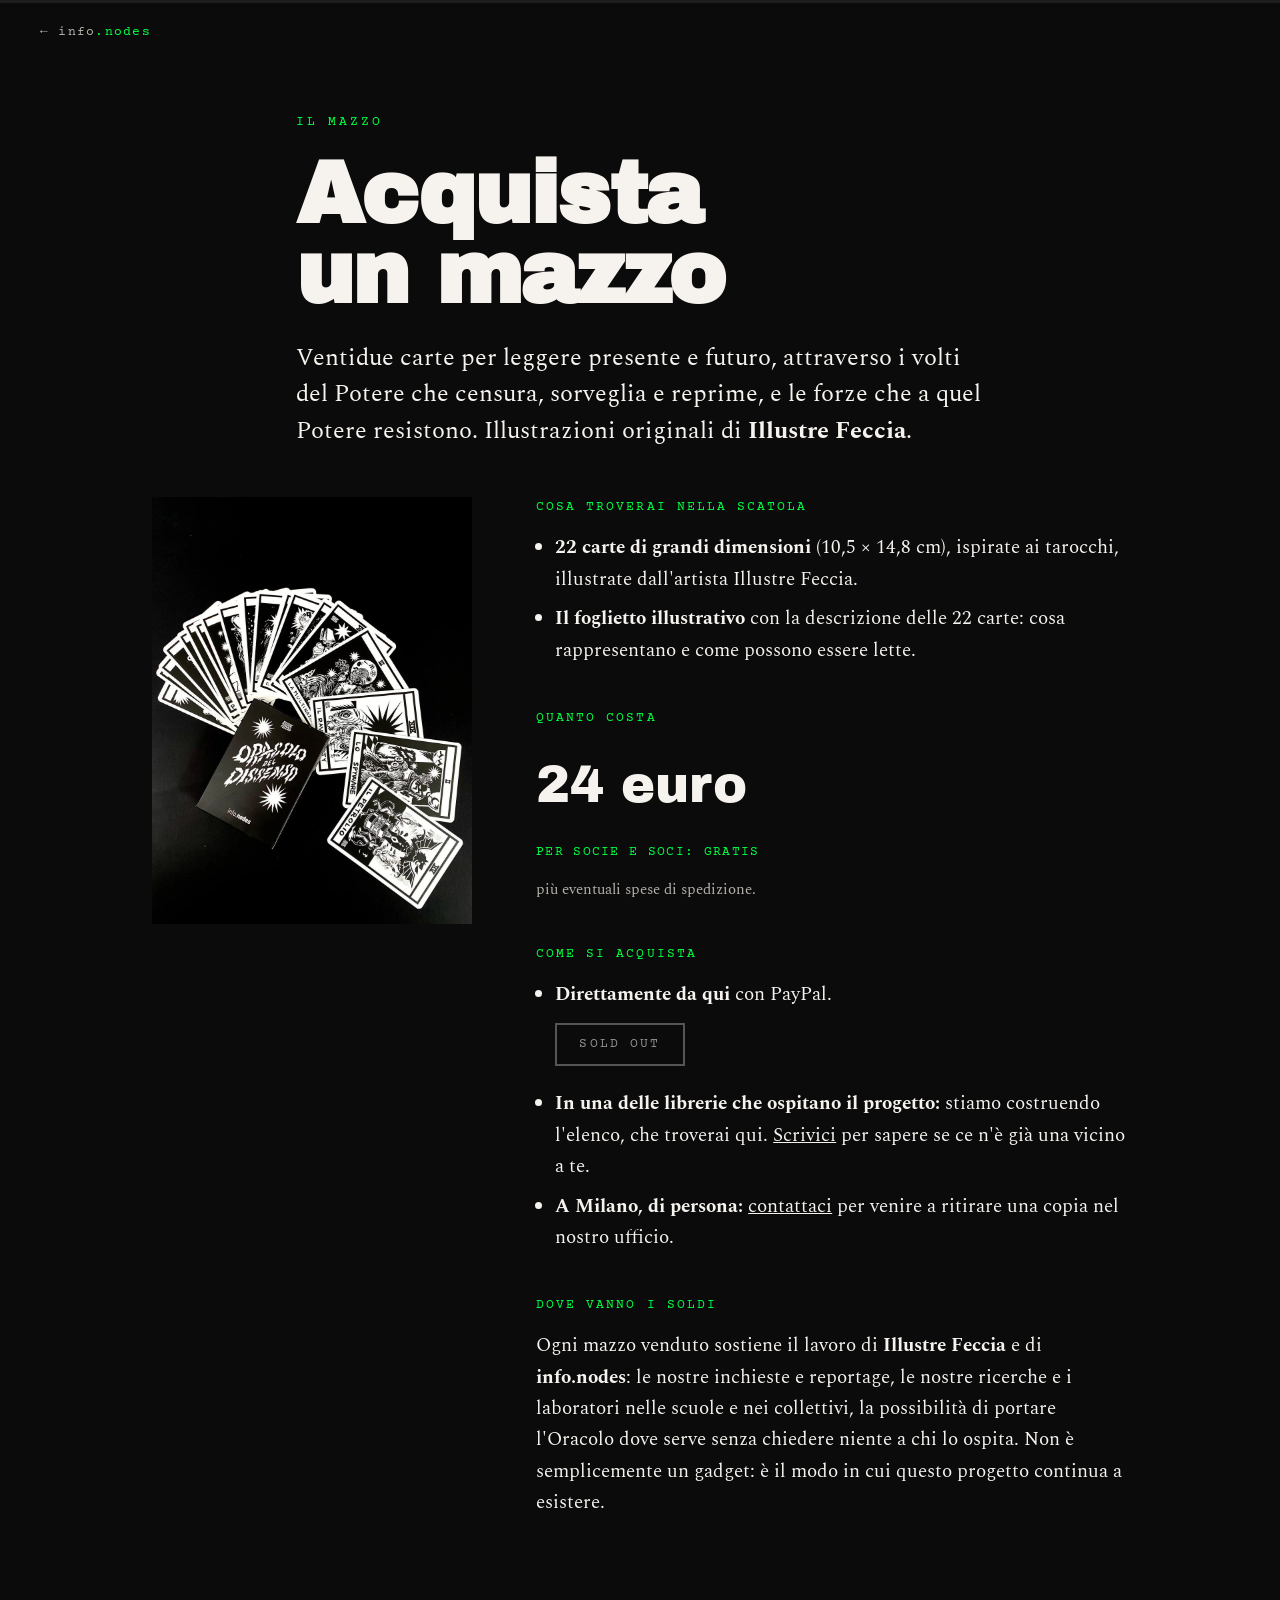
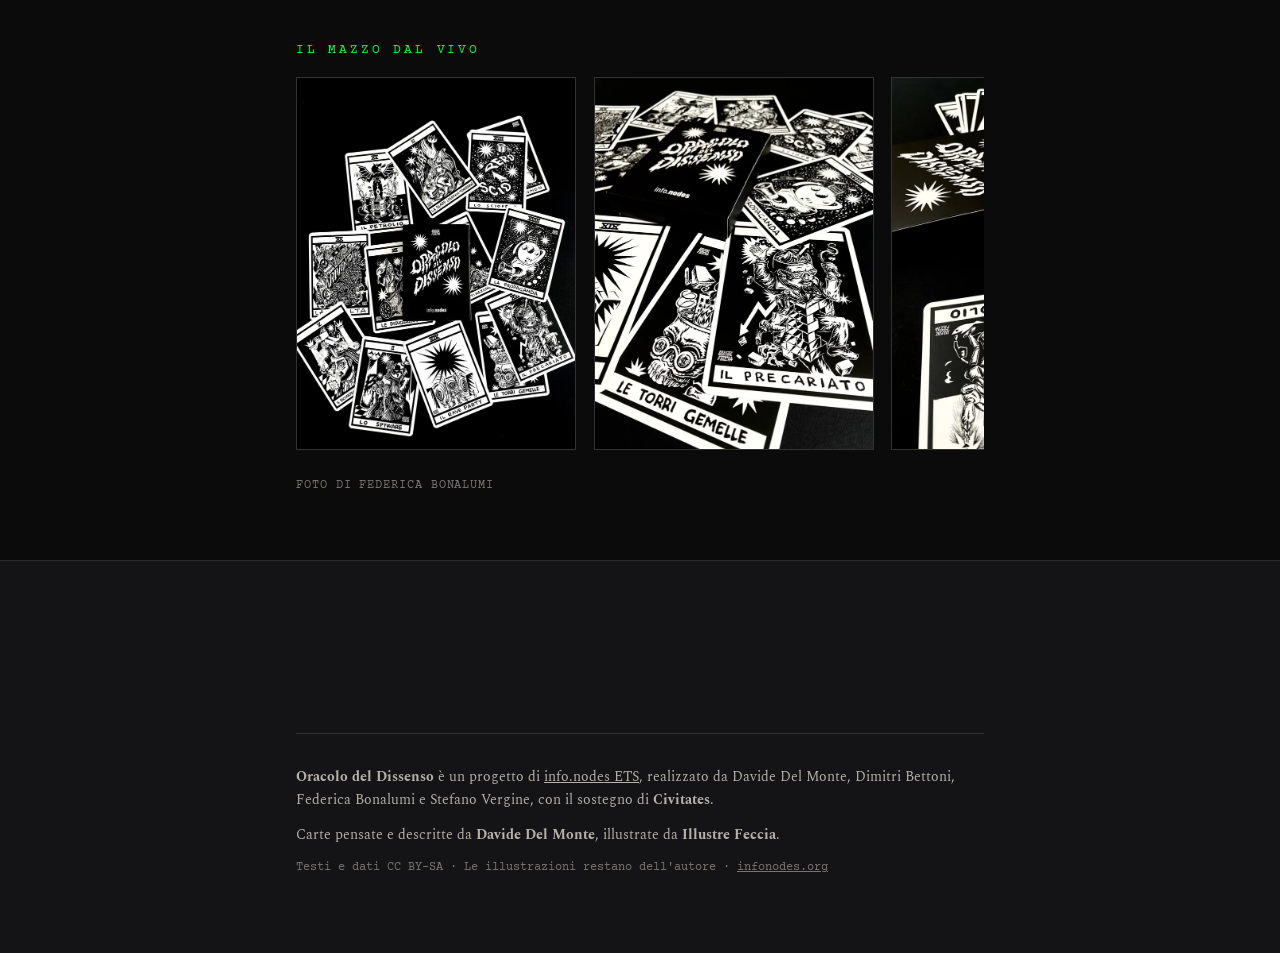
==== acquista.html @ 575c10c7 "Aggiorna il sito — 02/11/2026 11:31" ====
<!doctype html>
<html lang="it">
<head>
<meta charset="utf-8">
<meta name="viewport" content="width=device-width, initial-scale=1">
<meta name="robots" content="noindex, nofollow">
<title>Acquista un mazzo — Oracolo del Dissenso</title>
<meta name="description" content="Ventidue carte per leggere presente e futuro, illustrate da Illustre Feccia. 24 euro: ogni mazzo sostiene le inchieste, le ricerche e i laboratori di info.nodes.">
<meta property="og:title" content="Acquista un mazzo — Oracolo del Dissenso">
<meta property="og:description" content="Ventidue carte per leggere presente e futuro, illustrate da Illustre Feccia. Ogni mazzo sostiene le inchieste e i laboratori di info.nodes.">
<meta property="og:image" content="assets/foto/foto-principale.webp">
<meta property="og:type" content="website">
<link rel="preconnect" href="https://fonts.googleapis.com">
<link rel="preconnect" href="https://fonts.gstatic.com" crossorigin>
<link href="https://fonts.googleapis.com/css2?family=Archivo+Black&family=Spectral:ital,wght@0,400;0,600;1,400&family=Courier+Prime:ital,wght@0,400;0,700;1,400&display=swap" rel="stylesheet">
<link rel="stylesheet" href="css/style.css?v=202611021131">
</head>
<body>

<div class="avanzamento"><span id="barra"></span></div>

<!-- Dal 16/09/2026 in alto a sinistra non c'e' piu' il logo ma lo stesso
     pulsante testuale delle pagine di acquisto dello SHOP del nuovo sito
     info.nodes («← info.nodes», classe .area__back, stesso stile).
     ⏳ Dal 28/08/2026 la pagina vive da sola (incontri in presenza): quando
     quel periodo finisce, in fondo possono tornare «← Torna alle carte» e
     «Richiedi una lettura dal vivo» (mailto comunicazione@infonodes.org). -->
<a class="area__back" href="https://www.infonodes.org/">← info<span>.nodes</span></a>

<main id="contenuto" class="acquista">

  <header class="acquista__testata colonna">
    <p class="occhiello">Il mazzo</p>
    <h1 class="titolo-grosso">Acquista<br>un mazzo</h1>
    <p class="lead">Ventidue carte per leggere presente e futuro, attraverso i volti
      del Potere che censura, sorveglia e reprime, e le forze che a quel Potere
      resistono. Illustrazioni originali di <strong>Illustre Feccia</strong>.</p>
  </header>

  <div class="acquista__griglia colonna">

    <figure class="acquista__figura">
      <img src="assets/foto/foto-principale.webp" alt="La scatola e le 22 carte dell'Oracolo del Dissenso, aperte a ventaglio" width="960" height="1280">
    </figure>

    <div class="acquista__testo">

      <section class="acquista__blocco acquista__blocco--scatola">
        <h2>Cosa troverai nella scatola</h2>
        <ul class="acquista__elenco">
          <li><strong>22 carte di grandi dimensioni</strong> (10,5 × 14,8 cm), ispirate
            ai tarocchi, illustrate dall'artista Illustre Feccia.</li>
          <li><strong>Il foglietto illustrativo</strong> con la descrizione delle 22
            carte: cosa rappresentano e come possono essere lette.</li>
        </ul>
      </section>

      <section class="acquista__blocco acquista__blocco--prezzo">
        <h2>Quanto costa</h2>
        <p class="acquista__prezzo">24 euro</p>
        <p class="acquista__soci">Per socie e soci: gratis</p>
        <p class="acquista__nota">più eventuali spese di spedizione.</p>
      </section>

      <section class="acquista__blocco acquista__blocco--acquisto">
        <h2>Come si acquista</h2>
        <ul class="acquista__elenco">
          <li><strong>Direttamente da qui</strong> con PayPal.
            <div class="paypal">
              <p class="acquista__azioni">
                <button type="button" class="btn" id="attiva-paypal" disabled aria-disabled="true">Sold out</button>
              </p>
              <div id="paypal-container-UXS4L95MUAH6A" hidden></div>
            </div>
          </li>
          <li><strong>In una delle librerie che ospitano il progetto:</strong> stiamo
            costruendo l'elenco, che troverai qui.
            <a href="mailto:comunicazione@infonodes.org?subject=C%27%C3%A8%20una%20libreria%20vicino%20a%20me%3F">Scrivici</a>
            per sapere se ce n'è già una vicino a te.</li>
          <li><strong>A Milano, di persona:</strong>
            <a href="mailto:comunicazione@infonodes.org?subject=Acquisto%20e%20ritiro%20Oracolo%20del%20Dissenso">contattaci</a>
            per venire a ritirare una copia nel nostro ufficio.</li>
        </ul>
      </section>

      <section class="acquista__blocco acquista__blocco--soldi">
        <h2>Dove vanno i soldi</h2>
        <p>Ogni mazzo venduto sostiene il lavoro di <strong>Illustre Feccia</strong> e
          di <strong>info.nodes</strong>: le nostre inchieste e reportage, le nostre
          ricerche e i laboratori nelle scuole e nei collettivi, la possibilità di
          portare l'Oracolo dove serve senza chiedere niente a chi lo ospita. Non è
          semplicemente un gadget: è il modo in cui questo progetto continua a
          esistere.</p>
      </section>

    </div>
  </div>

  <section class="galleria colonna" aria-label="Il mazzo in foto">
    <p class="occhiello">Il mazzo dal vivo</p>
    <div class="galleria__scorri">
      <img src="assets/foto/galleria-1.webp" alt="Foto del mazzo dell'Oracolo del Dissenso" width="700" height="933" loading="lazy">
      <img src="assets/foto/galleria-2.webp" alt="Foto del mazzo dell'Oracolo del Dissenso" width="700" height="933" loading="lazy">
      <img src="assets/foto/galleria-3.webp" alt="Foto del mazzo dell'Oracolo del Dissenso" width="700" height="933" loading="lazy">
      <img src="assets/foto/galleria-4.webp" alt="La carta L'Attivismo, illustrata da Illustre Feccia, dal mazzo dell'Oracolo del Dissenso" width="700" height="976" loading="lazy">
    </div>
    <p class="galleria__credito">Foto di Federica Bonalumi</p>
  </section>

</main>

<footer class="chiusura">
  <div class="colonna">
    <!-- ⏳ TEMPORANEO: qui stavano «← Torna alle carte» e «Richiedi una lettura
         dal vivo». Vedi la nota in cima al file. -->
    <div class="crediti">
      <p><strong>Oracolo del Dissenso</strong> è un progetto di
        <a href="https://www.infonodes.org">info.nodes ETS</a>, realizzato da
        Davide Del Monte, Dimitri Bettoni, Federica Bonalumi e Stefano Vergine,
        con il sostegno di <strong>Civitates</strong>.</p>
      <p>Carte pensate e descritte da <strong>Davide Del Monte</strong>,
        illustrate da <strong>Illustre Feccia</strong>.</p>
      <p class="crediti__licenza">Testi e dati CC BY-SA · Le illustrazioni restano
        dell'autore · <a href="https://www.infonodes.org">infonodes.org</a></p>
    </div>
  </div>
</footer>

<script src="js/acquista.js?v=202611021131"></script>
</body>
</html>
---- css/style.css ----
/* ============================================================
   ORACOLO DEL DISSENSO — info.nodes
   Sistema visivo: inchiostro nero + carta + un solo accento verde fosforo.
   Deriva dalle illustrazioni di Illustre Feccia: bianco e nero,
   pennarello, alto contrasto, stampa zine.
   ============================================================ */

:root {
  /* superfici */
  --nero:      #0b0b0c;
  --nero-2:    #141416;
  --nero-3:    #1e1e21;
  --carta:     #efe9dc;
  --carta-2:   #e2dacb;

  /* inchiostri */
  --bianco:    #f6f3ee;
  --bianco-2:  #b6b2ab;   /* testo secondario su scuro */
  --bianco-3:  #78746e;   /* testo terziario su scuro */
  --scuro:     #17140f;   /* testo su carta */
  --scuro-2:   #55504a;
  --scuro-3:   #8b857d;

  /* accento unico — verde fosforo da terminale, lo stesso di MARLA */
  --verde:       #00ff41;
  --verde-2:     #7dffa6;   /* verde tenue, per il testo enfatizzato */
  --verde-op:    rgba(0, 255, 65, .12);
  --verde-carta: #0c6b2e;   /* verde scuro: l'unico leggibile sul fondo chiaro */

  /* tipografia */
  --display: 'Archivo Black', 'Arial Black', Impact, sans-serif;
  --serif:   'Spectral', Georgia, 'Times New Roman', serif;
  --mono:    'Courier Prime', 'Courier New', monospace;

  /* Linee, bordi e piste dei grafici: velature di bianco sul fondo scuro.
     Sono variabili perché il tema chiaro le ribalta tutte insieme. */
  --l04: rgba(255,255,255,.04);
  --l08: rgba(255,255,255,.08);
  --l10: rgba(255,255,255,.1);
  --l12: rgba(255,255,255,.12);
  --l14: rgba(255,255,255,.14);
  --l15: rgba(255,255,255,.15);
  --l16: rgba(255,255,255,.16);
  --l18: rgba(255,255,255,.18);
  --l20: rgba(255,255,255,.2);
  --l25: rgba(255,255,255,.25);
  --l28: rgba(255,255,255,.28);
  --l30: rgba(255,255,255,.3);
  --l35: rgba(255,255,255,.35);

  --velo-nav: rgba(11,11,12,.86);
  --neutro:   #5c5a58;   /* barre delle risposte non significative */

  /* misure */
  --colonna: 46rem;
  --largo:   78rem;
  --bordo:   2px solid currentColor;
}

/* ============================================================
   TEMA CHIARO — pagina dei dati, per leggere alla luce e per stampare
   Ribalta solo le variabili: nessuna regola va riscritta due volte.
   ============================================================ */

.chiaro {
  --nero:     #ffffff;
  --nero-2:   #f4f1ea;
  --nero-3:   #eae5da;
  --bianco:   #17140f;
  --bianco-2: #4a463f;
  --bianco-3: #6f6a62;
  --verde:    var(--verde-carta);
  --verde-2:  #0c6b2e;
  --verde-op: rgba(12, 107, 46, .08);
  --velo-nav: rgba(255,255,255,.92);
  --neutro:   #b3aea4;

  --l04: rgba(23,20,15,.04);
  --l08: rgba(23,20,15,.09);
  --l10: rgba(23,20,15,.12);
  --l12: rgba(23,20,15,.14);
  --l14: rgba(23,20,15,.16);
  --l15: rgba(23,20,15,.17);
  --l16: rgba(23,20,15,.18);
  --l18: rgba(23,20,15,.2);
  --l20: rgba(23,20,15,.22);
  --l25: rgba(23,20,15,.28);
  --l28: rgba(23,20,15,.3);
  --l30: rgba(23,20,15,.32);
  --l35: rgba(23,20,15,.38);
}
.chiaro .btn {
  border-color: var(--verde-carta);
  background: var(--verde-carta);
  color: #fff;
}
.chiaro .btn:hover { background: transparent; color: var(--verde-carta); }

* { box-sizing: border-box; }

html { scroll-behavior: smooth; }
@media (prefers-reduced-motion: reduce) { html { scroll-behavior: auto; } }

body {
  margin: 0;
  background: var(--nero);
  color: var(--bianco);
  font-family: var(--serif);
  font-size: clamp(1.05rem, .55rem + .8vw, 1.2rem);
  line-height: 1.62;
  -webkit-font-smoothing: antialiased;
  overflow-x: hidden;
}

img { max-width: 100%; display: block; }
a { color: inherit; }

.sr-only {
  position: absolute; width: 1px; height: 1px; padding: 0; margin: -1px;
  overflow: hidden; clip: rect(0 0 0 0); white-space: nowrap; border: 0;
}

/* ---------- elementi ricorrenti ---------- */

.colonna {
  max-width: var(--colonna);
  margin-inline: auto;
  padding-inline: 1.5rem;
}
.colonna--stretta { max-width: 38rem; }

.occhiello {
  font-family: var(--mono);
  font-size: .8rem;
  letter-spacing: .22em;
  text-transform: uppercase;
  color: var(--verde);
  margin: 0 0 1.4rem;
}
.capitolo--carta .occhiello { color: var(--verde-carta); }

.titolo-grosso {
  font-family: var(--display);
  font-size: clamp(2.6rem, 1rem + 6vw, 5.4rem);
  line-height: .92;
  letter-spacing: -.02em;
  margin: 0 0 1.6rem;
  text-wrap: balance;
}

.lead {
  font-size: 1.28em;
  line-height: 1.5;
  color: var(--bianco);
}
/* ovunque il fondo sia chiaro, l'inchiostro torna scuro */
.capitolo--carta .lead, .pagina-carta .lead { color: var(--scuro); }

.btn, .btn-ghost {
  display: inline-block;
  font-family: var(--mono);
  font-size: .82rem;
  letter-spacing: .16em;
  text-transform: uppercase;
  text-decoration: none;
  padding: .95em 1.7em;
  border: 2px solid var(--verde);
  background: var(--verde);
  color: var(--nero);
  cursor: pointer;
  transition: background .15s, color .15s;
}
.btn:hover { background: transparent; color: var(--verde); }
.btn--ghost, .btn-ghost {
  background: transparent;
  color: var(--verde);
}
.btn--ghost:hover, .btn-ghost:hover { background: var(--verde); color: var(--nero); }
/* tasto esaurito ("Sold out"): visibile ma spento e non cliccabile.
   Contorno grigio con testo leggibile, invece del verde pieno. */
.btn:disabled, .btn[disabled] {
  background: transparent;
  border-color: rgba(255, 255, 255, .3);
  color: rgba(255, 255, 255, .55);
  cursor: not-allowed;
  pointer-events: none;
}

/* su fondo chiaro il verde fosforo non si legge: serve la variante scura */
.capitolo--carta .btn, .pagina-carta .btn {
  border-color: var(--verde-carta);
  background: var(--verde-carta);
  color: var(--carta);
}
.capitolo--carta .btn:hover, .pagina-carta .btn:hover {
  background: transparent; color: var(--verde-carta);
}

/* ---------- barra di avanzamento ---------- */

.avanzamento {
  position: fixed; inset: 0 0 auto 0; height: 3px; z-index: 60;
  background: var(--l08);
}
.avanzamento span {
  display: block; height: 100%; width: 0;
  background: var(--verde);
}

/* ---------- nav ---------- */

.nav {
  position: fixed; top: 3px; left: 0; right: 0; z-index: 50;
  display: flex; align-items: center; justify-content: space-between;
  gap: 1.5rem;
  padding: .85rem clamp(1rem, 4vw, 2.5rem);
  background: var(--velo-nav);
  backdrop-filter: blur(10px);
  border-bottom: 1px solid var(--l10);
  transform: translateY(-110%);
  transition: transform .35s ease;
}
.nav.visibile { transform: none; }

.nav__logo {
  font-family: var(--display);
  font-size: .95rem; line-height: 1; letter-spacing: -.01em;
  text-decoration: none; color: var(--bianco);
}
.nav__logo span {
  display: block; font-family: var(--mono); font-size: .62rem;
  letter-spacing: .2em; color: var(--verde); margin-top: .3rem;
}
/* dal 08/09/2026 il marchio nella barra e' il logo info.nodes, non piu' la
   scritta: si dimensiona in altezza, la larghezza segue le proporzioni */
.nav__logo img { display: block; height: 1.5rem; width: auto; }
/* il marchio quando non e' un link: stessa faccia, ma non invita a cliccare */
.nav__logo--fermo { cursor: default; }
/* Dal 17/09/2026 in tutte le pagine, al posto del logo, c'e' «← info.nodes»:
   lo stesso pulsante testuale del nuovo sito info.nodes, che riporta alla sua
   home. La definizione (.area__back) sta piu' sotto, con la pagina di acquisto
   che l'ha avuta per prima; qui dentro la barra sta in fila con le voci, quindi
   niente posizione assoluta. */
.nav .area__back { position: static; white-space: nowrap; }
/* il preambolo e' su carta: il grigio chiaro della barra scura li' sparirebbe.
   Stessi valori delle pagine su carta del nuovo sito. */
.pagina-carta .area__back { color: rgba(23,20,15,.66); }
.pagina-carta .area__back span,
.pagina-carta .area__back:hover { color: var(--verde-carta); }
.nav__voci {
  display: flex; align-items: center; gap: 1.6rem;
  list-style: none; margin: 0; padding: 0;
  font-family: var(--mono); font-size: .78rem; letter-spacing: .1em;
  text-transform: uppercase;
}
.nav__voci a { text-decoration: none; color: var(--bianco-2); transition: color .2s; }
.nav__voci a:hover { color: var(--bianco); }

/* la sezione in cui si sta leggendo: verde, con la riga sotto */
.nav__voci a.attivo { color: var(--verde); }
.nav__voci a:not(.nav__cta) { position: relative; }
.nav__voci a:not(.nav__cta)::after {
  content: ''; position: absolute; left: 0; right: 0; bottom: -.5em;
  height: 2px; background: var(--verde);
  transform: scaleX(0); transform-origin: left;
  transition: transform .25s ease;
}
.nav__voci a:not(.nav__cta).attivo::after { transform: scaleX(1); }
/* l'ultima voce è già un riquadro verde: quando tocca a lei, si riempie */
.nav__cta.attivo { background: var(--verde); color: var(--nero) !important; }
.nav__cta {
  border: 1px solid var(--verde); color: var(--verde) !important;
  padding: .5em 1em;
}
.nav__cta:hover { background: var(--verde); color: var(--nero) !important; }
.nav__bottone {
  font: inherit; font-family: var(--mono); font-size: .78rem;
  letter-spacing: .1em; text-transform: uppercase;
  background: none; border: 0; padding: 0; cursor: pointer;
  color: var(--bianco-2);
}
.nav__bottone:hover { color: var(--verde); }
@media (max-width: 900px) { .nav__voci li:not(:last-child) { display: none; } }
/* i comandi della pagina dei dati restano anche sullo stretto: leggere su
   fondo chiaro serve soprattutto al telefono, alla luce del sole */
@media (max-width: 900px) { .nav__voci li.nav__sempre { display: list-item; } }
.nav__cta-corto { display: none; }
@media (max-width: 560px) {
  .nav { gap: .75rem; padding-inline: .9rem; }
  .nav__logo { font-size: .82rem; }
  .nav__logo img { height: 1.2rem; }
  .nav .area__back { font-size: .72rem; letter-spacing: .06em; }
  .nav__voci { font-size: .68rem; letter-spacing: .06em; }
  .nav__cta { padding: .5em .7em; }
  .nav__cta-lungo { display: none; }
  .nav__cta-corto { display: inline; }
  .nav__voci { gap: .9rem; }
  #tema { font-size: 0; }              /* resta solo il pallino, il testo no */
  #tema::before { content: '◐'; font-size: 1.1rem; }
}

/* ============================================================
   0. SOGLIA
   ============================================================ */

/* Due fasce: il titolo al centro, il claim e l'invito a scorrere in basso.
   Il claim stava sotto al titolo, cioè proprio sopra alle carte del
   ventaglio: grigio su bianco, illeggibile. */
/* «← info.nodes» sempre visibile in alto a sinistra sulla testata (la barra
   .nav compare solo scrollando). Scorre via con la testata. */
.soglia__home {
  position: absolute;
  top: 1rem;
  left: clamp(1rem, 4vw, 2.5rem);
  z-index: 10;
  font-family: var(--mono);
  font-size: 0.78rem;
  letter-spacing: 0.1em;
  text-transform: uppercase;
  text-decoration: none;
  color: var(--bianco);
  transition: color 0.2s;
}
.soglia__home span { color: var(--verde); }
.soglia__home:hover { color: var(--verde); }

.soglia {
  position: relative;
  min-height: 100svh;
  display: grid;
  grid-template-rows: 1fr auto;
  justify-items: center;
  padding: 6rem 1.5rem 2.5rem;
  overflow: hidden;
  isolation: isolate;
}
.soglia__testo { align-self: center; }
.soglia__piede {
  display: grid; justify-items: center; gap: 2.5rem;
  position: relative;
  text-align: center;
}
/* velo scuro sotto al claim: le carte restano visibili, il testo si legge
   comunque anche se il ventaglio si muove */
.soglia__piede::before {
  content: ''; position: absolute; z-index: -1;
  inset: -3rem -50vw -3rem -50vw;
  background: linear-gradient(to top, var(--nero) 45%, transparent);
}
.soglia::after {  /* alone verde molto tenue */
  content: ''; position: absolute; inset: 0; z-index: -1;
  background: radial-gradient(60% 45% at 50% 45%, var(--verde-op), transparent 70%);
}

.soglia__ventaglio {
  position: absolute; inset: 0; z-index: -1;
  display: grid; place-items: center;
  pointer-events: none;
}
.soglia__ventaglio img {
  position: absolute;
  width: clamp(150px, 21vw, 290px);
  filter: grayscale(1) contrast(1.15);
  opacity: .22;
  border: 1px solid var(--l25);
  transform-origin: 50% 120%;
  transition: transform 1.4s cubic-bezier(.2,.8,.2,1), opacity 1.4s;
}
.soglia__ventaglio img[data-v="1"] { transform: rotate(-26deg) translateY(2rem); }
.soglia__ventaglio img[data-v="2"] { transform: rotate(-13deg) translateY(.5rem); }
.soglia__ventaglio img[data-v="3"] { transform: rotate(0deg); opacity: .28; }
.soglia__ventaglio img[data-v="4"] { transform: rotate(13deg) translateY(.5rem); }
.soglia__ventaglio img[data-v="5"] { transform: rotate(26deg) translateY(2rem); }

.soglia__testo { text-align: center; max-width: 52rem; }
/* il marchio non sta piu' sopra il titolo: dall'08/09/2026 vive nella barra
   in alto a sinistra */
.soglia__testo h1 {
  font-family: var(--display);
  font-size: clamp(3rem, .5rem + 11vw, 9rem);
  line-height: .86;
  letter-spacing: -.03em;
  margin: 0 0 1.8rem;
  text-shadow: 0 0 60px rgba(11,11,12,.9), 0 0 20px rgba(11,11,12,1);
}
.soglia__claim {
  font-size: 1.2rem; line-height: 1.5; color: var(--bianco-2);
  margin: 0; text-wrap: balance; max-width: 32rem;
  text-shadow: 0 0 24px var(--nero), 0 0 10px var(--nero);
}
/* sullo stretto le due righe si spezzerebbero comunque: meglio lasciar
   decidere al browser dove andare a capo */
@media (max-width: 560px) {
  .soglia__claim br { display: none; }
  .soglia__claim { font-size: 1.05rem; }
}

.soglia__scroll {
  display: grid; justify-items: center; gap: .7rem;
  font-family: var(--mono); font-size: .68rem;
  letter-spacing: .2em; text-transform: uppercase; color: var(--bianco-3);
}
.soglia__scroll i {
  display: block; width: 1px; height: 3rem;
  background: linear-gradient(var(--verde), transparent);
  animation: giu 2.2s ease-in-out infinite;
}
@keyframes giu { 0%,100% { opacity: .3; } 50% { opacity: 1; } }

/* ============================================================
   1. LA DOMANDA
   ============================================================ */

.domanda {
  padding: clamp(6rem, 14vh, 11rem) 0;
  border-top: 1px solid var(--l10);
}
.domanda p + p { margin-top: 1.3em; }
.domanda strong { color: var(--verde-2); font-weight: 600; }

/* ============================================================
   capitoli
   ============================================================ */

.capitolo { position: relative; padding: clamp(5rem, 12vh, 9rem) 0; }
.capitolo--carta { background: var(--carta); color: var(--scuro); }
.capitolo--scuro { border-top: 1px solid var(--l10); }

.capitolo__intro { max-width: var(--colonna); margin-inline: auto; padding-inline: 1.5rem; }
/* messaggio "abbi pazienza" per una sezione non ancora pubblicata: si adatta al
   fondo (chiaro o scuro) con currentColor */
.capitolo__pazienza {
  border: 1px dashed currentColor;
  padding: 1.1rem 1.3rem;
  max-width: 42ch;
  opacity: 0.9;
}
.capitolo__numero {
  font-family: var(--display);
  font-size: clamp(4rem, 12vw, 9rem);
  line-height: 1;
  color: transparent;
  -webkit-text-stroke: 1.5px var(--l18);
  margin: 0 0 -.35em;
  user-select: none;
}
.capitolo--carta .capitolo__numero { -webkit-text-stroke-color: rgba(23,20,15,.16); }

.badge-provvisorio {
  display: inline-flex; align-items: center; gap: .5rem;
  font-family: var(--mono); font-size: .68rem; letter-spacing: .14em;
  text-transform: uppercase;
  border: 1px dashed var(--verde); color: var(--verde);
  padding: .35em .7em; margin-bottom: 1.2rem;
}
.badge-provvisorio::before { content: '◆'; font-size: .7em; }
.capitolo--carta .badge-provvisorio { border-color: var(--verde-carta); color: var(--verde-carta); }

/* ============================================================
   2. SONDAGGIO — scrollytelling
   ============================================================ */

.scrolly {
  max-width: var(--largo);
  margin: 4rem auto 0;
  padding-inline: clamp(1.5rem, 4vw, 3rem);
}
/* Un blocco = una domanda del sondaggio: testo a sinistra, grafico a destra.
   Niente grafico "appeso": con sedici blocchi allungava la pagina a
   quarantamila pixel, e la figura alta quanto il blocco non aveva comunque
   spazio per scorrere. Il ritmo lo dà la dissolvenza all'ingresso. */
.blocco {
  display: grid;
  grid-template-columns: minmax(0, 1fr) minmax(0, 1.3fr);
  gap: clamp(2rem, 6vw, 5rem);
  min-height: 58svh;
  align-items: center;
  padding: clamp(2.5rem, 6vh, 5rem) 0;
}
.blocco__testo {
  align-self: center;
  opacity: .35;
  transform: translateY(1rem);
  transition: opacity .5s, transform .5s;
}
.blocco.attivo .blocco__testo { opacity: 1; transform: none; }
.blocco__testo h4 {
  font-family: var(--display);
  font-size: clamp(1.5rem, 1rem + 1.4vw, 2.1rem);
  line-height: 1.05; margin: 0 0 1rem;
}

/* stacco fra le tre parti del sondaggio */
.sottosezione {
  padding: clamp(4rem, 10vh, 7rem) 0 1rem;
  border-top: 1px solid var(--l16);
  max-width: 44rem;
}
.sottosezione:first-child { border-top: 0; padding-top: 0; }
.sottosezione__numero {
  font-family: var(--mono); font-size: .72rem; letter-spacing: .22em;
  text-transform: uppercase; color: var(--verde); margin: 0 0 .8rem;
}
.sottosezione__titolo {
  font-family: var(--display);
  font-size: clamp(2.1rem, 1rem + 3.4vw, 3.6rem);
  line-height: .98; margin: 0 0 1rem;
}
.sottosezione__testo { margin: 0; color: var(--bianco-2); font-size: 1.1rem; }

/* segnaposto sul fondo scuro: il grafico c'è, il commento no */
.blocco__testo .in-attesa {
  font-family: var(--mono); font-size: .72rem;
  letter-spacing: .18em; text-transform: uppercase;
  color: var(--bianco-3);
  border-top: 1px dashed var(--l25);
  padding-top: .6rem; margin: 0;
}
.blocco__testo p { margin: 0; color: var(--bianco-2); }

.blocco__figura { align-self: center; }

/* blocco a tutta larghezza: elenchi lunghi e citazioni non stanno in metà pagina */
.blocco--largo {
  grid-template-columns: 1fr;
  min-height: 0;
  gap: 2rem;
}
.blocco--largo .blocco__testo { max-width: 44rem; }

/* il numero che apre il capitolo. Sta attaccato al sommario, non dentro lo
   scrollytelling: non deve prendersi mezza schermata come i blocchi che
   arrivano dopo, altrimenti l'apertura si allunga invece di accorciarsi. */
.apertura {
  max-width: var(--largo);
  margin: clamp(2rem, 5vh, 3.5rem) auto 0;
  padding-inline: clamp(1.5rem, 4vw, 3rem);
}
.blocco--apertura { min-height: 0; padding: 0; }

/* pulsante in coda a ogni parte */
.sottosezione__vaia {
  display: grid; gap: .9rem; justify-items: start;
  margin: 0 0 clamp(3rem, 8vh, 6rem);
  padding-top: 1.6rem; border-top: 1px solid var(--l12);
  max-width: 44rem;
}
.sottosezione__vaia span {
  font-family: var(--mono); font-size: .72rem; letter-spacing: .06em;
  color: var(--bianco-3);
}
/* due inviti invece di un rimando: affiancati dove c'è spazio, incolonnati
   sul telefono, senza che il secondo diventi una riga lunghissima */
.sottosezione__vaia--azioni {
  display: flex; flex-wrap: wrap; align-items: center; gap: .8rem 1rem;
}

/* --- grafici --- */
.grafico { width: 100%; padding-top: 1.2rem; border-top: 1px solid var(--l14); }

/* barre orizzontali */
.barre-h { display: grid; gap: .95rem; margin: 0; }
.barra-h { display: grid; grid-template-columns: 1fr auto; gap: .3rem .8rem; }
.barra-h__et {
  grid-column: 1 / -1;
  font-size: .92rem; line-height: 1.25; color: var(--bianco);
}
.barra-h__pista {
  grid-column: 1; height: 14px;
  background: var(--l08);
}
.barra-h__fill {
  display: block;          /* senza questo lo span resta inline e non prende altezza */
  height: 100%; width: 0;
  background: var(--verde);
  border-radius: 0 4px 4px 0;
  transition: width .9s cubic-bezier(.2,.8,.2,1);
}
.barra-h[data-tono="neutro"] .barra-h__fill { background: var(--neutro); }
.barra-h__val {
  grid-column: 2; align-self: center;
  font-family: var(--mono); font-size: .85rem; color: var(--bianco);
  font-variant-numeric: tabular-nums;
}

/* barre verticali */
.barre-v {
  display: grid; grid-auto-flow: column; grid-auto-columns: 1fr;
  gap: 2px; align-items: end; height: 15rem;
  border-bottom: 1px solid var(--l20);
}
/* flex e non grid: dentro una griglia l'altezza in percentuale della barra
   non si risolve e le colonne restano invisibili */
.barra-v {
  display: flex; flex-direction: column; justify-content: flex-end;
  align-items: center; gap: .5rem; height: 100%;
}
.barra-v__val {
  font-family: var(--mono); font-size: .85rem; color: var(--bianco);
  font-variant-numeric: tabular-nums;
}
.barra-v__fill {
  /* con poche categorie una colonna a piena larghezza diventa una lastra
     di verde fluorescente: si tiene stretta */
  width: 100%; max-width: 76px; height: 0; flex: none;
  background: var(--verde);
  border-radius: 4px 4px 0 0;
  transition: height .9s cubic-bezier(.2,.8,.2,1);
}
.barra-v[data-tono="neutro"] .barra-v__fill { background: var(--neutro); }
/* due colonne per voce: la stessa domanda vista da giornalisti e da attivisti.
   Il verde e il grigio sono gli stessi della legenda dei temi, e la quota è
   sempre scritta sopra la colonna: il colore non è mai l'unica cosa che
   distingue le due serie. */
.barre-v--doppie { gap: clamp(.8rem, 4vw, 2.4rem); }
.gruppo-v {
  display: flex; align-items: flex-end; justify-content: center;
  gap: 4px; height: 100%;
}
.gruppo-v .barra-v { flex: 1 1 0; max-width: 56px; }
.barra-v--s1 .barra-v__fill { background: var(--bianco-2); }

.barre-v__et {
  display: grid; grid-auto-flow: column; grid-auto-columns: 1fr;
  gap: 2px; margin-top: .7rem;
}
.barre-v--doppie + .barre-v__et { gap: clamp(.8rem, 4vw, 2.4rem); }
.barre-v__et span {
  font-size: .8rem; line-height: 1.2; text-align: center; color: var(--bianco-2);
  text-wrap: balance;
}

/* temi delle risposte aperte: due barre per tema, verde = società civile,
   grigio = la propria organizzazione. I valori sono sempre scritti, quindi
   il colore non è mai l'unica cosa che distingue le due serie. */
.temi__legenda {
  display: flex; flex-wrap: wrap; gap: .4rem 1.4rem; margin-bottom: 1.4rem;
  font-family: var(--mono); font-size: .72rem; letter-spacing: .04em;
  color: var(--bianco-2);
}
.temi__voce { display: inline-flex; align-items: center; gap: .5rem; }
.temi__segno { width: 14px; height: 8px; flex: none; border-radius: 2px; }
.temi__segno--0 { background: var(--verde); }
.temi__segno--1 { background: var(--bianco-2); }

.temi__lista { display: grid; gap: .2rem; }
.tema { border-top: 1px solid var(--l10); }
.tema:last-of-type { border-bottom: 1px solid var(--l10); }

.tema__testa {
  width: 100%; display: grid; gap: .3rem;
  background: none; border: 0; padding: .8rem 0; cursor: pointer;
  text-align: left; color: inherit; font: inherit;
}
.tema__testa:hover, .tema__testa:focus-visible { background: var(--l04); outline: none; }
.tema__nome { font-size: .95rem; line-height: 1.25; color: var(--bianco); }
.tema__riga { display: grid; grid-template-columns: 1fr auto; gap: .7rem; align-items: center; }
.tema__pista { height: 9px; background: var(--l08); }
.tema__fill {
  display: block; height: 100%; width: 0; border-radius: 0 3px 3px 0;
  transition: width .9s cubic-bezier(.2,.8,.2,1);
}
.tema__fill--0 { background: var(--verde); }
.tema__fill--1 { background: var(--bianco-2); }
.tema__val {
  font-family: var(--mono); font-size: .76rem; color: var(--bianco-2);
  font-variant-numeric: tabular-nums; min-width: 3ch; text-align: right;
}
/* righe che non si aprono: il confronto fra giornalisti e attivisti non ha
   citazioni sotto, quindi niente mano che invita a cliccare */
.tema__testa--fisso { cursor: default; }
.tema__testa--fisso:hover { background: none; }
.tema__apri {
  font-family: var(--mono); font-size: .66rem; letter-spacing: .12em;
  text-transform: uppercase; color: var(--verde); margin-top: .25rem;
}
.tema__testa[aria-expanded="true"] .tema__apri::after { content: ' ▲'; }
.tema__testa[aria-expanded="false"] .tema__apri::after { content: ' ▼'; }

.tema__citazioni {
  display: grid; gap: 1.6rem; padding: .4rem 0 1.6rem;
  grid-template-columns: repeat(auto-fit, minmax(17rem, 1fr));
}
/* senza questa riga `display:grid` batte l'attributo hidden e i pannelli
   restano tutti aperti */
.tema__citazioni[hidden] { display: none; }
.citazioni h5 {
  font-family: var(--mono); font-size: .66rem; letter-spacing: .14em;
  text-transform: uppercase; font-weight: 400; color: var(--verde);
  margin: 0 0 .8rem;
}
.citazioni blockquote {
  margin: 0 0 .9rem; padding-left: .9rem;
  border-left: 2px solid var(--l20);
  font-size: .9rem; line-height: 1.5; font-style: italic; color: var(--bianco-2);
}
.temi__resto {
  margin: 1.4rem 0 0; font-family: var(--mono); font-size: .7rem;
  line-height: 1.6; color: var(--bianco-3);
}

/* numero-eroe */
.quota { text-align: left; }
.quota__num {
  font-family: var(--display);
  font-size: clamp(5rem, 14vw, 11rem); line-height: .85;
  color: var(--verde);
  margin: 0;
  font-variant-numeric: tabular-nums;
}
.quota__suf { font-size: .38em; letter-spacing: -.02em; }
.quota__et { font-size: 1.15rem; color: var(--bianco); margin: 1rem 0 0; max-width: 24ch; }

.grafico__piede {
  margin: 1.6rem 0 0; padding-top: .8rem;
  border-top: 1px solid var(--l10);
  font-family: var(--mono); font-size: .7rem; letter-spacing: .06em;
  color: var(--bianco-3);
  display: flex; justify-content: space-between; gap: 1rem; flex-wrap: wrap;
}
.grafico__piede button {
  font: inherit; color: var(--verde); background: none;
  border: 0; padding: 0; cursor: pointer; text-decoration: underline;
}
.tabella-dati {
  width: 100%; border-collapse: collapse; margin-top: 1rem;
  font-family: var(--mono); font-size: .78rem;
}
.tabella-dati th, .tabella-dati td {
  text-align: left; padding: .4rem .6rem;
  border-bottom: 1px solid var(--l12);
}
.tabella-dati th { color: var(--bianco-3); font-weight: 400; }

@media (max-width: 860px) {
  .blocco {
    grid-template-columns: 1fr;
    min-height: 0;
    gap: 1.8rem;
    padding-bottom: 4.5rem;
  }
  .blocco__testo { opacity: 1; transform: none; }
  .blocco--apertura { padding-bottom: 0; }
  .sottosezione { padding-top: 3rem; }
}

/* ============================================================
   PAGINA "TUTTI I DATI"
   ============================================================ */

.pagina-dati { padding-top: 4.5rem; }
.pagina-dati .nav { top: 3px; }

.testata-dati { padding: clamp(3rem, 8vh, 6rem) 0 clamp(2rem, 5vh, 4rem); }
.testata-dati__meta {
  font-family: var(--mono); font-size: .8rem; letter-spacing: .1em;
  color: var(--bianco-3); margin: 1.4rem 0 0;
  display: grid; gap: .8rem; justify-items: start;
}
.testata-dati__meta .badge-provvisorio { margin: 0; }
.testata-dati__nota {
  margin: 2rem 0 0; padding-top: 1.4rem;
  border-top: 1px solid var(--l14);
  font-size: .95rem; color: var(--bianco-2);
}
.testata-dati__nota strong { color: var(--bianco); font-weight: 600; }

.parte-dati {
  max-width: var(--largo); margin-inline: auto;
  padding: clamp(3rem, 8vh, 6rem) clamp(1.5rem, 4vw, 3rem) 0;
  scroll-margin-top: 5rem;
}
.parte-dati__testata {
  max-width: 44rem; padding-bottom: 1rem;
  border-top: 1px solid var(--l16); padding-top: 2rem;
}

.scheda-dato {
  display: grid;
  grid-template-columns: minmax(0, 1fr) minmax(0, 1.4fr);
  gap: clamp(1.5rem, 5vw, 4rem);
  padding: clamp(2rem, 5vh, 3.5rem) 0;
  border-top: 1px solid var(--l10);
  align-items: start;
  scroll-margin-top: 5rem;
}
.scheda-dato > .grafico { border-top: 0; padding-top: 0; }
.scheda-dato__testo h3 {
  font-family: var(--display); font-size: clamp(1.3rem, 1rem + 1vw, 1.8rem);
  line-height: 1.08; margin: 0 0 .9rem;
}
.scheda-dato__testo p { margin: 0; color: var(--bianco-2); }
.scheda-dato__ancora { margin-top: 1.2rem !important; }
.scheda-dato__ancora a {
  font-family: var(--mono); font-size: .66rem; letter-spacing: .1em;
  text-transform: uppercase; color: var(--bianco-3); text-decoration: none;
  border-bottom: 1px solid var(--l20);
}
.scheda-dato__ancora a:hover { color: var(--verde); border-color: var(--verde); }
.scheda-dato .tabella-dati { margin-top: 1.4rem; }
@media (max-width: 820px) {
  .scheda-dato { grid-template-columns: 1fr; }
}

/* ============================================================
   3. DECRETO — Gazzetta Ufficiale
   ============================================================ */

.gazzetta__testata {
  max-width: var(--largo); margin-inline: auto;
  padding: 0 clamp(1.5rem, 4vw, 3rem) 2rem;
  border-bottom: 3px double var(--scuro);
  text-align: center;
}
.gazzetta__testata .capitolo__numero { margin-bottom: -.15em; }
.gazzetta__testata .occhiello { margin-bottom: 1.2rem; }
.gazzetta__testata h2 {
  font-family: var(--serif); font-weight: 600;
  font-size: clamp(2rem, 1rem + 3.5vw, 3.6rem);
  line-height: 1.05; margin: .4rem 0 .6rem;
  text-transform: uppercase; letter-spacing: .01em;
}
.gazzetta__riga {
  font-family: var(--mono); font-size: .72rem; letter-spacing: .18em;
  text-transform: uppercase; color: var(--scuro-2);
}
.gazzetta__sommario {
  max-width: var(--colonna); margin: 3rem auto 0;
  padding-inline: 1.5rem; color: var(--scuro-2);
}

/* avvertenza: il decreto non esiste. Deve restare impossibile da non vedere. */
.avvertenza {
  max-width: var(--colonna); margin: 2rem auto 0; padding: 1rem 1.2rem;
  border: 2px solid var(--scuro);
  font-family: var(--mono); font-size: .78rem; line-height: 1.5;
  letter-spacing: .04em; text-transform: uppercase;
}

/* ---- il preambolo, in apertura del decreto ---- */
.preambolo {
  max-width: var(--colonna); margin: 3.5rem auto 0; padding-inline: 1.5rem;
}
.preambolo__titolo {
  font-family: var(--display);
  font-size: clamp(1.9rem, 1rem + 3vw, 3rem);
  line-height: .98; margin: 0 0 1.6rem;
}
.preambolo p { margin: 0 0 1.2em; }
.preambolo__oltre {
  display: grid; gap: .9rem; justify-items: start;
  margin-top: 2rem !important; padding-top: 1.6rem;
  border-top: 1px solid rgba(23,20,15,.25);
}
.preambolo__oltre span {
  font-family: var(--mono); font-size: .72rem; line-height: 1.6;
  letter-spacing: .06em; color: var(--scuro-2);
}

/* l'epigrafe: la voce di qualcun altro, prima che cominci la nostra */
.epigrafe {
  margin: 0 0 2rem; padding-left: 1.2rem;
  border-left: 3px solid var(--verde-carta);
}
.epigrafe blockquote {
  margin: 0; font-family: var(--serif); font-style: italic;
  font-size: 1.25rem; line-height: 1.4;
}
.epigrafe blockquote::before { content: '«'; }
.epigrafe blockquote::after { content: '»'; }
.epigrafe figcaption {
  margin-top: .6rem;
  font-family: var(--mono); font-size: .72rem; letter-spacing: .16em;
  text-transform: uppercase; color: var(--verde-carta);
}
.epigrafe--grande blockquote { font-size: clamp(1.3rem, 1rem + 1.2vw, 1.8rem); }

/* ---- pagina del preambolo ---- */
.pagina-carta {
  background: var(--carta); color: var(--scuro);
  padding-top: 4.5rem;
}
.pagina-carta .nav {
  background: rgba(239,233,220,.9);
  border-bottom: 1px solid rgba(23,20,15,.2);
}
.pagina-carta .nav__logo { color: var(--scuro); }
.pagina-carta .nav__logo span,
.pagina-carta .nav__cta { color: var(--verde-carta) !important; }
.pagina-carta .nav__cta { border-color: var(--verde-carta); }
.pagina-carta .nav__cta:hover { background: var(--verde-carta); color: var(--carta) !important; }
.pagina-carta .occhiello { color: var(--verde-carta); }
.pagina-carta .avanzamento { background: rgba(23,20,15,.1); }
.pagina-carta .avanzamento span { background: var(--verde-carta); }

.preambolo-testata {
  padding: clamp(3rem, 8vh, 6rem) 0 clamp(1.5rem, 4vh, 3rem);
  border-bottom: 3px double var(--scuro);
}
.preambolo-testata .lead { color: var(--scuro-2); }
.preambolo-corpo {
  padding-block: clamp(2.5rem, 6vh, 4rem);
  font-size: 1.12rem; line-height: 1.7;
}
.preambolo-corpo p { margin: 0 0 1.3em; }
.preambolo-corpo .lead { font-size: 1.3em; line-height: 1.45; }
.chiusura--carta {
  background: var(--carta-2); color: var(--scuro);
  border-top: 1px solid rgba(23,20,15,.2);
}
.chiusura--carta .crediti {
  color: var(--scuro-2); border-top-color: rgba(23,20,15,.2);
}
.chiusura--carta .crediti__licenza { color: var(--scuro-3); }
.chiusura--carta .btn { border-color: var(--verde-carta); background: var(--verde-carta); color: var(--carta); }
.chiusura--carta .btn:hover { background: transparent; color: var(--verde-carta); }

/* ---- i due appelli, in coda agli articoli ---- */
.appelli {
  display: grid; gap: 1.2rem;
  grid-template-columns: 1fr 1fr;
  max-width: var(--largo);
  margin: 3rem auto 0;
  padding: 2.5rem clamp(1.5rem, 4vw, 3rem) 0;
  border-top: 3px double var(--scuro);
}
@media (max-width: 780px) { .appelli { grid-template-columns: 1fr; } }
.appello {
  display: grid; align-content: space-between; gap: 1.2rem;
  padding: 1.4rem 1.5rem;
  border: 2px solid var(--verde-carta);
  text-decoration: none; color: inherit;
  transition: background .18s;
}
a.appello:hover, a.appello:focus-visible {
  background: var(--verde-carta); outline: none;
}
a.appello:hover .appello__domanda,
a.appello:focus-visible .appello__domanda { color: var(--carta); }
a.appello:hover .appello__azione,
a.appello:focus-visible .appello__azione { color: var(--carta); }

.appello__domanda {
  margin: 0; font-size: 1.02rem; line-height: 1.4;
  font-family: var(--serif); font-weight: 600;
  transition: color .18s;
}
.appello__azione {
  margin: 0;
  font-family: var(--mono); font-size: .8rem; letter-spacing: .14em;
  text-transform: uppercase; color: var(--verde-carta);
  transition: color .18s;
}
.appello__azione::after { content: ' →'; }
/* finché non sa dove portare non finge di essere cliccabile */
.appello--scollegato { border-style: dashed; opacity: .75; }
.appello--scollegato .appello__azione::after { content: ''; }
.appello__manca {
  margin: 0;
  font-family: var(--mono); font-size: .66rem; letter-spacing: .1em;
  text-transform: uppercase; color: var(--scuro-3);
}

/* premesse: preambolo e «visto e considerato» */
.premesse {
  max-width: var(--largo); margin: 3.5rem auto 0;
  padding-inline: clamp(1.5rem, 4vw, 3rem);
  display: grid; grid-template-columns: repeat(auto-fit, minmax(20rem, 1fr));
  gap: clamp(1.5rem, 4vw, 3rem);
}
.premessa h3 {
  font-family: var(--serif); font-weight: 600; font-size: 1.35rem;
  margin: 0 0 .8rem; padding-bottom: .6rem;
  border-bottom: 1px solid rgba(23,20,15,.25);
}
.premessa p { margin: 0; font-size: .98rem; }
.premessa__rimando {
  font-family: var(--mono); font-size: .72rem; color: var(--verde-carta);
  margin-top: .9rem !important;
}

/* riquadro «ancora da scrivere» */
.in-stesura {
  border: 1px dashed rgba(23,20,15,.4);
  padding: 1rem 1.2rem;
  font-family: var(--mono); font-size: .8rem; line-height: 1.55;
  color: var(--scuro-2);
}
.in-stesura b {
  display: block; font-weight: 400; font-size: .68rem;
  letter-spacing: .18em; text-transform: uppercase;
  color: var(--verde-carta); margin-bottom: .5rem;
}

/* capi e articoli */
.articoli { max-width: var(--largo); margin: 4.5rem auto 0; padding-inline: clamp(1.5rem, 4vw, 3rem); }
.articoli__nota {
  max-width: 44rem; margin: 0;
  font-family: var(--mono); font-size: .78rem; line-height: 1.6;
  color: var(--scuro-2);
}
/* riga discreta: l'articolo esiste, il testo no */
.in-attesa {
  margin: 0;
  font-family: var(--mono); font-size: .72rem;
  letter-spacing: .18em; text-transform: uppercase;
  color: var(--scuro-3);
  border-top: 1px dashed rgba(23,20,15,.35);
  padding-top: .6rem;
}

.capo { margin-top: 4rem; }
.capo__testata {
  border-top: 3px double var(--scuro);
  padding-top: 1.4rem; margin-bottom: 1rem;
}
.capo__numero {
  font-family: var(--mono); font-size: .74rem; letter-spacing: .24em;
  text-transform: uppercase; color: var(--verde-carta); margin: 0 0 .5rem;
}
.capo__titolo {
  font-family: var(--serif); font-weight: 600;
  font-size: clamp(1.3rem, 1rem + 1.2vw, 1.9rem);
  line-height: 1.2; margin: 0; text-wrap: balance;
}

.articolo {
  display: grid;
  grid-template-columns: minmax(0, 1.7fr) minmax(0, 1fr);
  gap: clamp(1.5rem, 4vw, 3rem);
  padding: 2.4rem 0;
  border-top: 1px solid rgba(23,20,15,.2);
  align-items: start;
}
.articolo__num {
  font-family: var(--mono); font-size: .74rem; letter-spacing: .2em;
  text-transform: uppercase; color: var(--scuro-3); margin: 0 0 .6rem;
}
.articolo__rubrica {
  font-family: var(--serif); font-weight: 600; font-size: 1.12rem;
  line-height: 1.35; margin: 0 0 1rem;
}
.articolo__testo { font-size: .98rem; line-height: 1.65; margin: 0; }

/* Il testo dell'articolo sta chiuso in un cassetto: in pagina si scorrono le
   rubriche, e chi vuole leggere i commi apre. Undici articoli aperti tutti
   insieme sarebbero un muro di legge. */
.articolo__box { margin: 0; }
.articolo__box > summary {
  cursor: pointer; list-style: none;
  display: inline-flex; align-items: center; gap: .5rem;
  font-family: var(--mono); font-size: .72rem;
  letter-spacing: .16em; text-transform: uppercase;
  color: var(--verde-carta);
  border-top: 1px dashed rgba(23,20,15,.35);
  padding-top: .6rem;
}
.articolo__box > summary::-webkit-details-marker { display: none; }
.articolo__box > summary::after {
  content: "+"; font-size: .95rem; line-height: 1;
}
.articolo__box[open] > summary::after { content: "–"; }
.articolo__box > summary:hover,
.articolo__box > summary:focus-visible { color: var(--scuro); outline: none; }

/* i commi, numerati come in un decreto vero */
.commi {
  margin: 1rem 0 0; padding-left: 1.4rem;
  font-size: .98rem; line-height: 1.65;
}
.commi > li { margin-bottom: .9rem; padding-left: .3rem; }
.commi > li::marker { font-family: var(--mono); font-size: .85rem; }
.commi p { margin: 0; }
/* le lettere a), b), c) rientrate sotto il comma che le introduce */
.commi__lettere { margin-top: .5rem !important; padding-left: 1rem; }
.commi a { text-decoration: underline; text-underline-offset: .18em; }
.commi a:hover { color: var(--verde-carta); }
.articolo__risponde {
  margin: 1rem 0 0; padding-left: .9rem;
  border-left: 3px solid var(--verde-carta);
  font-size: .92rem; font-style: italic; color: var(--scuro-2);
}
.articolo__risponde b {
  display: block; font-family: var(--mono); font-style: normal;
  font-size: .66rem; letter-spacing: .16em; text-transform: uppercase;
  font-weight: 400; color: var(--verde-carta); margin-bottom: .3rem;
}
.articolo__carta { display: grid; grid-template-columns: 62px 1fr; gap: 1rem; align-items: start; }
.articolo__carta img {
  width: 62px; border: 1px solid rgba(23,20,15,.35); cursor: pointer;
}
.articolo__carta p {
  margin: 0; font-size: .88rem; line-height: 1.5;
  font-style: italic; color: var(--scuro-2);
}
@media (max-width: 760px) {
  .articolo { grid-template-columns: 1fr; }
}

/* ============================================================
   4. VOCI
   ============================================================ */

.voci__griglia {
  max-width: var(--largo); margin: 3.5rem auto 0;
  padding-inline: clamp(1.5rem, 4vw, 3rem);
  display: grid; grid-template-columns: repeat(auto-fill, minmax(250px, 1fr));
  gap: 1.5rem;
}
.pillola {
  border: 1px solid var(--l16);
  background: var(--nero-2);
  display: grid; align-content: start;
  min-height: 11rem;
  position: relative;
  overflow: hidden;
}
.pillola__testo { padding: 1.3rem; display: grid; align-content: start; gap: .55rem; }
.pillola--grande { grid-column: 1 / -1; min-height: 15rem; }
.pillola--grande .pillola__testo { align-content: center; }
/* quando il video c'è, la scheda smette di essere un segnaposto */
.pillola--pronta { align-content: start; min-height: 0; }

/* Le schede che sono articoli pubblicati altrove: tutta la scheda è il link,
   e l'immagine sta al posto del lettore video. */
.pillola--articolo { color: inherit; text-decoration: none; }
.pillola--articolo:hover { border-color: var(--verde); }
.pillola--articolo:focus-visible { outline: 2px solid var(--verde); outline-offset: 2px; }
.pillola__cover {
  display: block; width: 100%; aspect-ratio: 16 / 9;
  object-fit: cover; background: var(--nero-3);
}
.pillola--articolo:hover .pillola__cover { opacity: .88; }
.pillola__vai {
  font-family: var(--mono); font-size: .68rem; letter-spacing: .14em;
  text-transform: uppercase; color: var(--verde);
}
.pillola--articolo:hover .pillola__vai { text-decoration: underline; }

/* ---- il lettore ---- */
.video {
  display: block; width: 100%; aspect-ratio: 16 / 9;
  border: 0; background: #000;
}
video.video { object-fit: contain; }
/* copertina di un video esterno: l'inquadratura arriva solo dopo il clic */
.video--esterno {
  position: relative; cursor: pointer; padding: 0;
  background-size: cover; background-position: center;
  display: grid; place-items: center; gap: .8rem;
  align-content: center;
}
.video--esterno::before {
  content: ''; position: absolute; inset: 0; background: rgba(11,11,12,.45);
}
.video__play {
  position: relative;
  width: 3.4rem; height: 3.4rem; display: grid; place-items: center;
  border: 2px solid var(--verde); border-radius: 50%;
  color: var(--verde); font-size: 1.1rem; padding-left: .2em;
  transition: background .18s, color .18s;
}
.video--esterno:hover .video__play { background: var(--verde); color: var(--nero); }
.video__avviso {
  position: relative;
  font-family: var(--mono); font-size: .66rem; letter-spacing: .08em;
  color: var(--bianco-2); text-align: center; padding-inline: 1rem;
}
.pillola__durata {
  font-family: var(--mono); font-size: .7rem; letter-spacing: .14em;
  color: var(--verde);
}
.pillola h4 { font-family: var(--display); font-size: 1.15rem; line-height: 1.15; margin: 0; }
.pillola--grande h4 { font-size: clamp(1.5rem, 3vw, 2.4rem); }
.pillola__chi { font-size: .9rem; color: var(--bianco-2); margin: 0; }
.pillola__stato {
  position: absolute; right: 1rem; bottom: 1rem;
  font-family: var(--mono); font-size: .65rem; letter-spacing: .14em;
  text-transform: uppercase; color: var(--bianco-3);
  border: 1px dashed var(--l25); padding: .3em .6em;
}

/* ============================================================
   4-bis. PAGINA «ACQUISTA UN MAZZO»
   Ha un indirizzo suo (acquista.html) perche' deve poter essere linkata da
   fuori: dal sito info.nodes, da una newsletter, da un post.
   ============================================================ */

/* «← info.nodes» in alto a sinistra: copiato identico dalle pagine di
   acquisto dello SHOP del nuovo sito info.nodes (globals.css, .area__back).
   Usato anche nella barra di index, dati e preambolo: vedi la sezione nav. */
.area__back {
  position: absolute; top: 1.4rem; left: clamp(1rem, 4vw, 2.5rem);
  font-family: var(--mono); font-size: 0.8rem; letter-spacing: 0.1em;
  text-decoration: none; color: var(--bianco-2);
}
.area__back span { color: var(--verde); }
.area__back:hover { color: var(--verde); }

.acquista { padding: 7rem 0 4rem; }
.acquista__testata { margin-bottom: 3rem; }
/* piu' larga della colonna di lettura: qui ci stanno affiancate la carta e il
   testo, e al testo deve restare una misura leggibile */
.acquista__griglia {
  max-width: 64rem;
  display: grid; gap: clamp(2rem, 5vw, 4rem);
  grid-template-columns: minmax(0, 320px) minmax(0, 1fr);
  align-items: start;
}
.acquista__figura { margin: 0; position: sticky; top: 6rem; }
.acquista__figura img {
  width: 100%; height: auto; display: block;
  /* niente bordo: la foto ha lo sfondo nero come il sito e si fonde. Una
     sfumatura morbida ai bordi cancella l'eventuale cucitura del rettangolo. */
  -webkit-mask-image: radial-gradient(120% 120% at 50% 50%, #000 78%, transparent 100%);
          mask-image: radial-gradient(120% 120% at 50% 50%, #000 78%, transparent 100%);
}
/* nome e arcano sotto la carta, come nella griglia del mazzo */
.acquista__figura figcaption {
  display: grid; gap: .2rem; margin-top: .7rem; text-align: center;
}

/* GALLERIA — carosello orizzontale (foto del mazzo) sotto la griglia
   principale. Niente JS: scroll-snap + swipe da telefono. */
.galleria { margin-top: clamp(3rem, 8vw, 5rem); }
.galleria .occhiello { margin-bottom: 1rem; }
.galleria__scorri {
  display: flex;
  gap: clamp(.7rem, 2vw, 1.1rem);
  overflow-x: auto;
  scroll-snap-type: x mandatory;
  padding-bottom: .9rem;
  -webkit-overflow-scrolling: touch;
  scrollbar-width: thin;
}
.galleria__scorri img {
  flex: 0 0 auto;
  width: clamp(190px, 46vw, 280px);
  height: auto;
  aspect-ratio: 3 / 4;
  object-fit: cover;
  display: block;
  border: 1px solid var(--l16);
  scroll-snap-align: start;
}
.galleria__scorri::-webkit-scrollbar { height: 6px; }
.galleria__scorri::-webkit-scrollbar-thumb { background: var(--l16); border-radius: 3px; }
.galleria__credito {
  margin: .8rem 0 0;
  font-family: var(--mono);
  font-size: .72rem;
  letter-spacing: .08em;
  text-transform: uppercase;
  color: var(--bianco-3);
}
.acquista__blocco { margin-bottom: 2.6rem; }
.acquista__blocco h2 {
  font-family: var(--mono); font-size: .8rem; letter-spacing: .16em;
  text-transform: uppercase; color: var(--verde);
  margin: 0 0 .9rem; font-weight: 400;
}
.acquista__blocco p { margin: 0 0 .9rem; line-height: 1.65; }
.acquista__elenco { margin: 0 0 .9rem; padding-left: 1.2rem; line-height: 1.65; }
.acquista__elenco li { margin-bottom: .5rem; }
.acquista__nota { font-size: .92rem; color: var(--bianco-2); }
.acquista__prezzo {
  font-family: var(--display); font-size: clamp(2rem, 5vw, 3.2rem);
  line-height: 1; margin: 0 0 .4rem;
}
/* "Per socie e soci: gratis" sotto il prezzo */
.acquista__soci {
  font-family: var(--mono); letter-spacing: .1em; text-transform: uppercase;
  color: var(--verde); font-size: .82rem; margin: 0 0 .6rem;
}
.acquista__azioni { display: flex; flex-wrap: wrap; gap: .8rem; margin-top: 1.2rem; }
/* il pagamento sta dentro la voce dell'elenco a cui appartiene: un filo di
   spazio sopra e sotto, per non incollarlo alle altre due opzioni */
.acquista__elenco .paypal { margin: .8rem 0 1.4rem; }
.acquista__elenco .paypal .acquista__azioni { margin-top: 0; }

/* Segnaposto: quello che manca si vede, invece di sembrare finito. Quando
   arrivano prezzo e link di pagamento, si toglie la classe. */
.da-definire {
  border: 1px dashed var(--l25); color: var(--bianco-3);
  font-family: var(--mono); font-size: .72rem; letter-spacing: .1em;
  text-transform: uppercase; padding: .25em .6em;
}
a.btn.da-definire {
  background: transparent; color: var(--bianco-3); border-style: dashed;
  pointer-events: none; font-size: .78rem;
}

/* Sul telefono la pagina serve a un'altra cosa: agli incontri si porge il
   telefono a chi vuole il mazzo, e quella persona deve poter pagare senza
   scorrere due schermate. Quindi prima il prezzo e il pagamento, poi il
   racconto — e la carta si fa piu' piccola, perche' chi e' li' il mazzo ce
   l'ha gia' davanti. Su schermo grande resta tutto com'era. */
@media (max-width: 760px) {
  .acquista { padding-top: 4.2rem; }   /* lascia respiro a «← info.nodes» */
  .acquista__testata { margin-bottom: 1.5rem; }
  .acquista__griglia { grid-template-columns: 1fr; gap: 1.6rem; }
  /* la carta scende sotto il testo: chi e' davanti a noi il mazzo ce l'ha in
     mano, e quei 270 pixel di immagine allontanavano il tasto per pagare */
  .acquista__testo   { order: 1; display: flex; flex-direction: column; }
  .acquista__figura  {
    order: 2; position: static; max-width: 190px;
    margin-inline: auto; margin-top: 1rem;
  }
  .acquista__blocco--prezzo   { order: 1; margin-bottom: 1.4rem; }
  .acquista__blocco--acquisto { order: 2; }
  .acquista__blocco--scatola  { order: 3; }
  .acquista__blocco--soldi    { order: 4; }
}

/* ============================================================
   5. MAZZO
   ============================================================ */

.mazzo__griglia {
  max-width: var(--largo); margin: 3rem auto 0;
  padding-inline: clamp(1.5rem, 4vw, 3rem);
  display: grid; grid-template-columns: repeat(auto-fill, minmax(150px, 1fr));
  gap: clamp(.8rem, 2vw, 1.6rem);
}
.carta {
  background: none; border: 0; padding: 0; cursor: pointer;
  display: grid; gap: .55rem; text-align: left;
  transition: transform .25s;
}
.carta:hover, .carta:focus-visible { transform: translateY(-6px); outline: none; }
.carta img {
  width: 100%; aspect-ratio: 1000 / 1420; object-fit: cover;
  border: 1px solid var(--l30);
  filter: grayscale(1);
  transition: box-shadow .25s;
}
.carta:hover img, .carta:focus-visible img { box-shadow: 0 0 0 2px var(--verde); }
.carta__nome {
  font-family: var(--mono); font-size: .74rem; line-height: 1.3;
  letter-spacing: .04em; color: var(--bianco);
}
.carta__arcano { font-family: var(--mono); font-size: .66rem; color: var(--bianco-3); }

/* il tasto sotto la griglia delle carte */
.mazzo__acquista {
  max-width: var(--largo); margin: 2.5rem auto 0;
  padding-inline: clamp(1.5rem, 4vw, 3rem);
}

/* ============================================================
   6. LETTURA
   ============================================================ */

.lettura {
  padding: clamp(5rem, 12vh, 9rem) 0;
  border-top: 1px solid var(--l10);
  background:
    radial-gradient(70% 50% at 50% 0%, var(--verde-op), transparent 70%),
    var(--nero);
  text-align: center;
}
.lettura .occhiello, .lettura .titolo-grosso, .lettura .lead { text-align: center; }
.lettura .lead { color: var(--bianco-2); }

.lettura__form {
  max-width: 40rem; margin: 2.5rem auto 0;
  display: flex; gap: .8rem; flex-wrap: wrap; justify-content: center;
  padding-inline: 1.5rem;
}
.lettura__form input {
  flex: 1 1 22rem;
  font-family: var(--serif); font-size: 1.05rem;
  background: var(--nero-2); color: var(--bianco);
  border: 1px solid var(--l28);
  padding: .9em 1.1em;
}
.lettura__form input::placeholder { color: var(--bianco-3); }
.lettura__form input:focus { outline: 2px solid var(--verde); outline-offset: -1px; }
.lettura__form button {
  font-family: var(--mono); font-size: .82rem; letter-spacing: .16em;
  text-transform: uppercase; cursor: pointer;
  background: var(--verde); color: var(--nero); border: 2px solid var(--verde);
  padding: .9em 1.8em;
}
.lettura__form button:hover { background: transparent; color: var(--verde); }

.lettura__tavolo { margin-top: 3.5rem; }
.lettura__eco {
  font-family: var(--serif); font-style: italic; font-size: 1.3rem;
  color: var(--verde-2); margin: 0 auto 2.5rem; max-width: 40rem;
  padding-inline: 1.5rem;
}
.tavolo__carte {
  max-width: var(--largo); margin-inline: auto;
  padding-inline: clamp(1.5rem, 4vw, 3rem);
  display: grid; grid-template-columns: repeat(3, 1fr);
  gap: clamp(1rem, 3vw, 2.5rem);
}
.posizione { text-align: left; display: grid; gap: .9rem; align-content: start; }
.posizione__ruolo {
  font-family: var(--mono); font-size: .7rem; letter-spacing: .18em;
  text-transform: uppercase; color: var(--verde);
}
.posizione img {
  width: 100%; border: 1px solid var(--l35);
  filter: grayscale(1);
  animation: pesca .6s cubic-bezier(.2,.8,.2,1) backwards;
}
.posizione:nth-child(2) img { animation-delay: .15s; }
.posizione:nth-child(3) img { animation-delay: .3s; }
@keyframes pesca {
  from { opacity: 0; transform: translateY(28px) rotate(-4deg); }
  to   { opacity: 1; transform: none; }
}
.posizione h4 { font-family: var(--display); font-size: 1.2rem; margin: 0; line-height: 1.1; }
.posizione__arcano { font-family: var(--mono); font-size: .72rem; color: var(--bianco-3); margin: -.5rem 0 0; }
.posizione p { font-size: .95rem; color: var(--bianco-2); margin: 0; }
.lettura__nota {
  max-width: 44rem; margin: 3rem auto 1.5rem; padding-inline: 1.5rem;
  font-size: .95rem; color: var(--bianco-3);
}
@media (max-width: 720px) { .tavolo__carte { grid-template-columns: 1fr; } }

/* ============================================================
   7. CHIUSURA
   ============================================================ */

.chiusura {
  padding: clamp(5rem, 12vh, 9rem) 0 4rem;
  border-top: 1px solid var(--l10);
  background: var(--nero-2);
}
.chiusura__azioni { display: flex; gap: 1rem; flex-wrap: wrap; margin: 2.2rem 0 0; }
.crediti {
  margin-top: 4rem; padding-top: 2rem;
  border-top: 1px solid var(--l12);
  font-size: .9rem; color: var(--bianco-2);
}
.crediti p { margin: 0 0 .7rem; }
.crediti__licenza { font-family: var(--mono); font-size: .74rem; color: var(--bianco-3); }

/* ============================================================
   scheda carta (dialog)
   ============================================================ */

/* A scorrere è il corpo della scheda, non la finestra: così il pulsante di
   chiusura, che sta appeso all'angolo della finestra, resta dov'è anche
   quando il testo è più lungo dello schermo. */
.scheda {
  border: 0; padding: 0; background: none; overflow: visible;
  max-width: min(58rem, 92vw); width: 100%;
  color: var(--bianco);
}
.scheda::backdrop { background: rgba(6,6,7,.9); backdrop-filter: blur(6px); }
.scheda__corpo {
  background: var(--nero-2);
  border: 1px solid var(--l20);
  display: grid; grid-template-columns: 1fr 1.2fr;
  gap: clamp(1.5rem, 4vw, 2.5rem);
  padding: clamp(1.5rem, 4vw, 2.5rem);
  max-height: 86vh; overflow-y: auto;
  overscroll-behavior: contain;
}
.scheda__corpo img { border: 1px solid var(--l30); filter: grayscale(1); }
.scheda__testi { display: grid; align-content: start; gap: .8rem; }
.scheda__testi h3 { font-family: var(--display); font-size: clamp(1.6rem, 3vw, 2.4rem); margin: 0; line-height: 1.02; }
.scheda__arcano { font-family: var(--mono); font-size: .78rem; letter-spacing: .14em; color: var(--verde); margin: 0; }
.scheda__testi p { margin: 0; }
.scheda__significati {
  display: grid; gap: .7rem; margin-top: .6rem; padding-top: 1rem;
  border-top: 1px solid var(--l15);
  font-size: .92rem;
}
.scheda__significati b {
  font-family: var(--mono); font-size: .68rem; letter-spacing: .14em;
  text-transform: uppercase; color: var(--bianco-3); display: block; font-weight: 400;
}
.scheda__condividi {
  margin: .4rem 0 0 !important; padding-top: 1rem;
  border-top: 1px solid var(--l15);
  display: flex; flex-wrap: wrap; align-items: center; gap: .8rem;
}
.scheda__condividi .btn-ghost { font-size: .7rem; padding: .7em 1.2em; }
.scheda__link {
  font-family: var(--mono); font-size: .7rem; color: var(--bianco-3);
  word-break: break-all;
}
/* La spiegazione è l'unico pezzo di scheda che non è voce dell'oracolo: è
   una nota di redazione. Riquadro rientrato, testo più piccolo, titoletto in
   monospazio — la stessa lingua che il sito usa per i documenti. */
.scheda__spiegazione {
  margin-top: .4rem; padding: 1.1rem 1.2rem;
  border: 1px solid var(--l15); border-left: 2px solid var(--verde);
  background: var(--l04);
  display: grid; gap: .7rem;
  font-size: .88rem; color: var(--bianco-2);
}
.scheda__spiegazione h4 {
  font-family: var(--mono); font-size: .68rem; letter-spacing: .14em;
  text-transform: uppercase; color: var(--verde);
  margin: 0; font-weight: 400;
}
.scheda__chiudi {
  position: absolute; top: -.5rem; right: -.5rem; z-index: 2;
  width: 2.6rem; height: 2.6rem; font-size: 1.4rem; line-height: 1;
  background: var(--verde); color: var(--nero); border: 0; cursor: pointer;
}
@media (max-width: 700px) { .scheda__corpo { grid-template-columns: 1fr; } }

/* ============================================================
   PAGINA DEL SOLO DECRETO (decreto.html)
   Il testo in consultazione fra le organizzazioni partner: una colonna sola,
   articoli tutti aperti, un pulsante per commentare sotto ognuno.
   Riusa .capo, .articolo, .commi della sezione «Vera sicurezza».
   ============================================================ */

.ddl { padding: 7rem 0 4rem; }
.ddl__testata { border-bottom: 3px double var(--scuro); padding-bottom: 2rem; }
.ddl__titolo {
  font-family: var(--serif); font-weight: 600;
  font-size: clamp(1.7rem, 1rem + 2.6vw, 2.9rem);
  line-height: 1.15; margin: .6rem 0 .8rem; text-wrap: balance;
}
.ddl__testata .lead { margin-top: 1.6rem; }
.ddl__testata .badge-provvisorio { margin: 1.2rem 0 0; }

/* il riquadro che spiega perché questa pagina esiste e che cosa ci si aspetta
   da chi legge: in cima, e di nuovo in fondo con il modulo */
.consultazione {
  margin-top: 2.6rem; padding: 1.6rem 1.8rem;
  border: 1px solid rgba(23,20,15,.3);
  background: var(--carta-2);
}
.consultazione--coda { margin-top: 4rem; }
.consultazione__titolo {
  font-family: var(--mono); font-size: .78rem; letter-spacing: .18em;
  text-transform: uppercase; color: var(--verde-carta);
  margin: 0 0 1rem; font-weight: 400;
}
.consultazione p { margin: 0 0 .9rem; font-size: .98rem; line-height: 1.6; }
.consultazione p:last-child { margin-bottom: 0; }
.consultazione__eti {
  font-family: var(--mono); font-size: .7rem; letter-spacing: .16em;
  text-transform: uppercase; color: var(--scuro-3); margin-top: 1.2rem !important;
}
.consultazione ul { margin: 0; padding-left: 1.2rem; font-size: .95rem; }
.consultazione ul li { margin-bottom: .35rem; }
.consultazione__chiosa {
  margin-top: 1.3rem !important; padding-top: 1.1rem;
  border-top: 1px dashed rgba(23,20,15,.3);
  font-style: italic; color: var(--scuro-2);
}
/* la scadenza: l'unica riga del riquadro che deve restare in testa a chi legge */
.consultazione__scadenza {
  margin-top: 1.4rem !important;
  display: inline-block;
  font-family: var(--mono); font-weight: 700;
  font-size: 1rem !important; letter-spacing: .06em;
  text-transform: uppercase;
  color: var(--carta);
  background: var(--verde-carta);
  padding: .55em .9em;
  -webkit-print-color-adjust: exact; print-color-adjust: exact;
}
.consultazione__email { margin-top: 1.1rem !important; font-size: .92rem; }
.consultazione__email a { color: var(--verde-carta); }
.consultazione__stampa { margin-top: 1.4rem !important; }

/* l'indice: otto articoli sono tanti, e chi commenta salta a quello suo */
.indice { margin-top: 2.6rem; }
.indice__eti {
  font-family: var(--mono); font-size: .7rem; letter-spacing: .18em;
  text-transform: uppercase; color: var(--scuro-3); margin: 0 0 1rem;
}
.indice__capo {
  font-family: var(--mono); font-size: .72rem; letter-spacing: .14em;
  text-transform: uppercase; color: var(--verde-carta);
  margin: 1.2rem 0 .4rem;
}
.indice__voci { margin: 0; padding-left: 1.4rem; font-size: .95rem; }
.indice__voci li { margin-bottom: .3rem; }
.indice__voci a { color: var(--scuro); text-decoration: none; }
.indice__voci a:hover { color: var(--verde-carta); text-decoration: underline; }

/* qui l'articolo è tutto aperto e in colonna unica: è un testo da leggere e
   commentare, non una vetrina */
.ddl__articoli { margin-top: 1rem; }
.articolo--intero { display: block; padding: 2.6rem 0 2rem; }
.articolo--intero .articolo__num a { color: inherit; text-decoration: none; }
.articolo--intero .articolo__num a:hover { color: var(--verde-carta); }
.articolo--intero .articolo__rubrica { font-size: 1.22rem; }
.articolo--intero .commi { margin-top: 1.2rem; }

/* sul fondo chiaro .btn è pieno di verde scuro: il «ghost» va rifatto qui,
   altrimenti ogni tasto di questa pagina sembra l'azione principale */
.pagina-carta .btn--ghost {
  background: transparent; color: var(--verde-carta);
  border-color: var(--verde-carta);
}
.pagina-carta .btn--ghost:hover { background: var(--verde-carta); color: var(--carta); }

.commenta { margin: 1.6rem 0 0; }
.commenta--spento { display: flex; align-items: center; gap: .9rem; flex-wrap: wrap; }
.commenta--spento .btn { opacity: .45; cursor: not-allowed; }
.commenta__manca {
  font-family: var(--mono); font-size: .68rem; letter-spacing: .12em;
  text-transform: uppercase; color: var(--scuro-3);
}

@media (max-width: 760px) {
  .ddl { padding-top: 4.6rem; }
  .consultazione { padding: 1.2rem 1.1rem; }
}

/* in stampa restano il testo e gli articoli: i pulsanti non si premono su
   carta, e chi riceve il PDF commenta per email */
@media print {
  .ddl { padding-top: 0; }
  .commenta, .consultazione__stampa, .indice { display: none !important; }
  .articolo--intero { break-inside: avoid; }
  .consultazione { border: 1px solid #999; background: transparent; }
}

/* riduzione movimento */
@media (prefers-reduced-motion: reduce) {
  *, *::before, *::after { animation-duration: .001ms !important; transition-duration: .001ms !important; }
}

/* ============================================================
   STAMPA — «Salva come PDF» sulla pagina dei dati
   Vale a prescindere dal tema scelto a schermo: su carta si stampa
   sempre in nero su bianco.
   ============================================================ */

@media print {
  :root {
    --nero: #fff; --nero-2: #fff; --nero-3: #fff;
    --bianco: #000; --bianco-2: #333; --bianco-3: #555;
    --verde: #0c6b2e; --verde-2: #0c6b2e; --verde-op: transparent;
    --neutro: #bbb;
    --l04: #f2f2f2; --l08: #ededed; --l10: #ccc; --l12: #ccc;
    --l14: #bbb; --l15: #bbb; --l16: #bbb; --l18: #aaa;
    --l20: #aaa; --l25: #999; --l28: #999; --l30: #888; --l35: #888;
  }

  body { background: #fff !important; color: #000 !important; font-size: 10.5pt; }
  .pagina-dati { padding-top: 0; }

  /* via tutto ciò che serve solo allo schermo */
  .nav, .avanzamento, .grafico__piede button,
  .scheda-dato__ancora, .tema__apri, .chiusura__azioni { display: none !important; }

  a { text-decoration: none; color: inherit; }

  /* i colori delle barre vanno stampati, non "risparmiati" */
  .barra-h__fill, .barra-v__fill, .tema__fill, .temi__segno {
    -webkit-print-color-adjust: exact; print-color-adjust: exact;
  }

  /* una parte per pagina, e mai un grafico spezzato a metà */
  .parte-dati { break-before: page; padding-top: 0; }
  .parte-dati:first-of-type { break-before: auto; }
  .scheda-dato {
    break-inside: avoid;
    grid-template-columns: 1fr 1.3fr;
    padding: .8rem 0;
  }
  .tema, .citazioni blockquote, .tabella-dati tr { break-inside: avoid; }

  .testata-dati { padding: 0 0 1rem; }
  .titolo-grosso { font-size: 24pt; }
  .sottosezione__titolo { font-size: 18pt; }
  .scheda-dato__testo h3 { font-size: 12pt; }
  .badge-provvisorio { border-style: solid; }

  /* le citazioni sono la parte migliore: in stampa devono esserci tutte */
  .tema__citazioni { display: grid !important; }
  .temi__lista { break-inside: auto; }
}
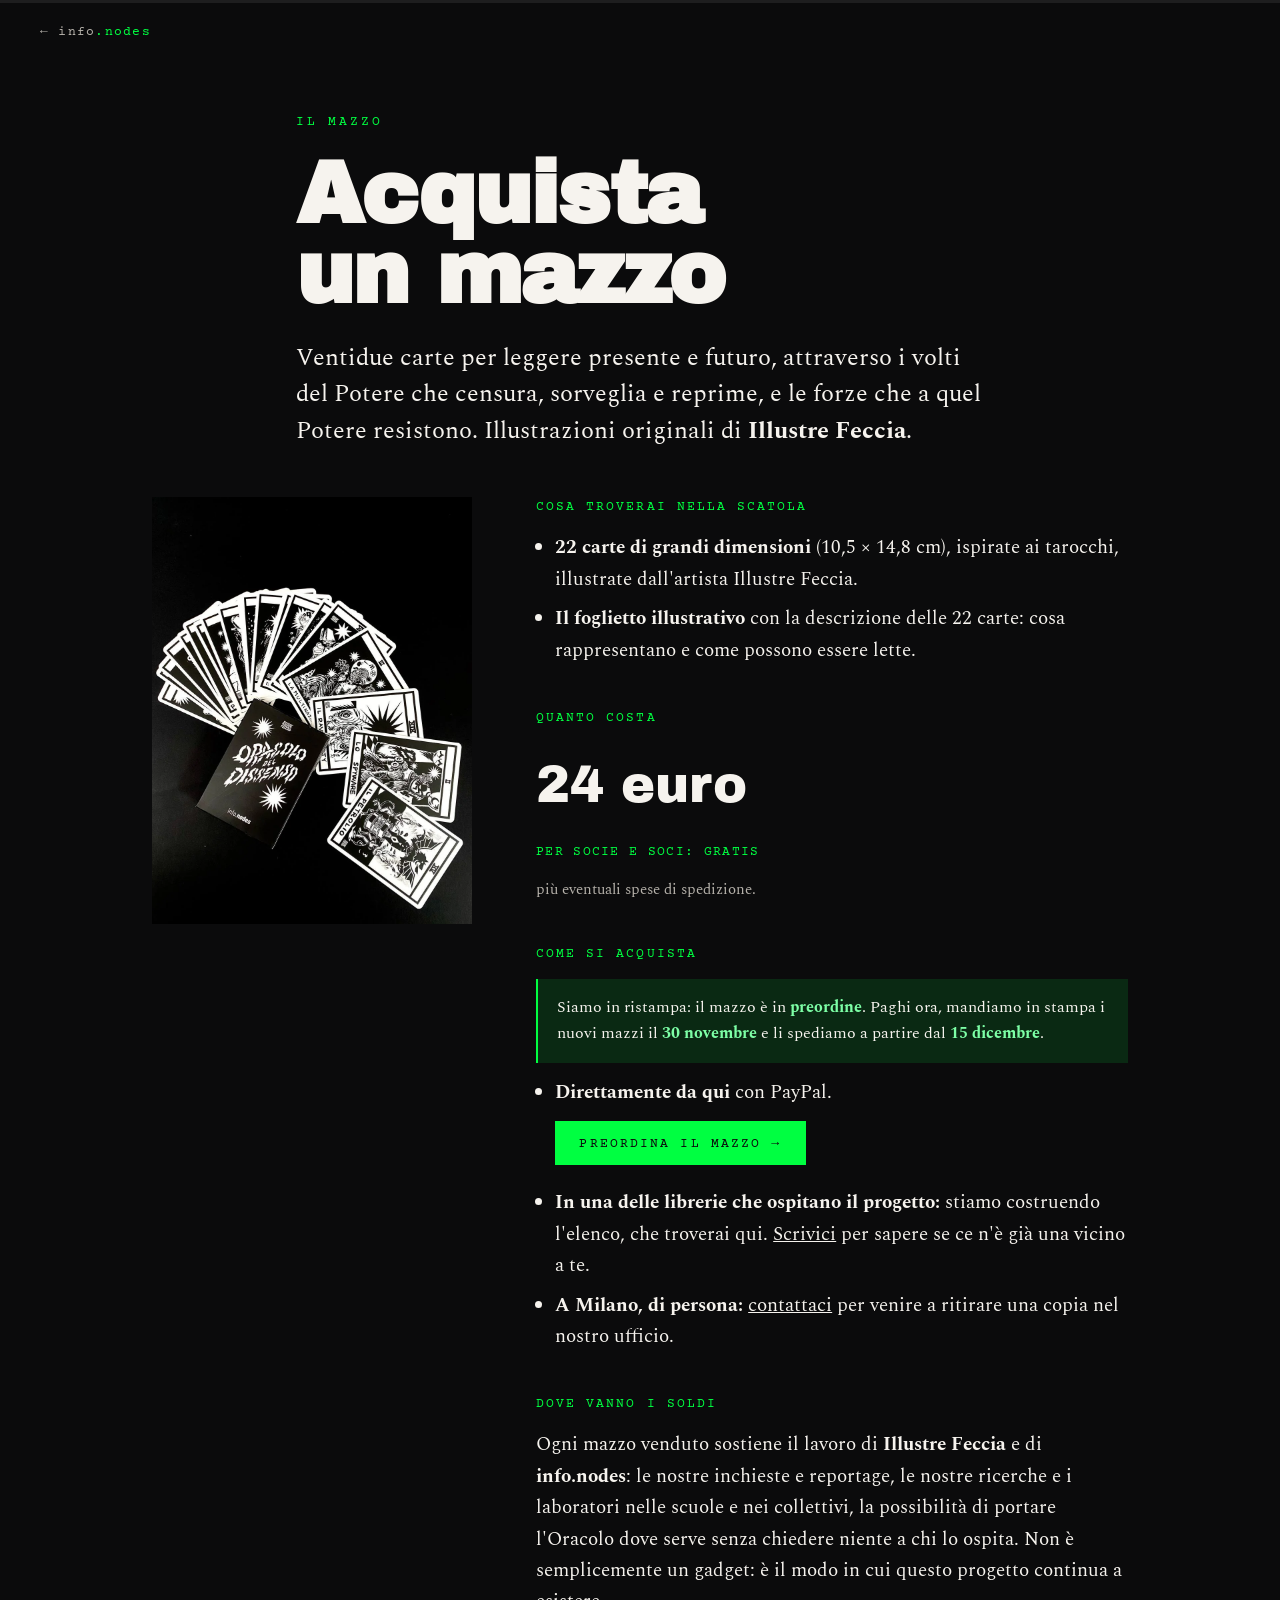
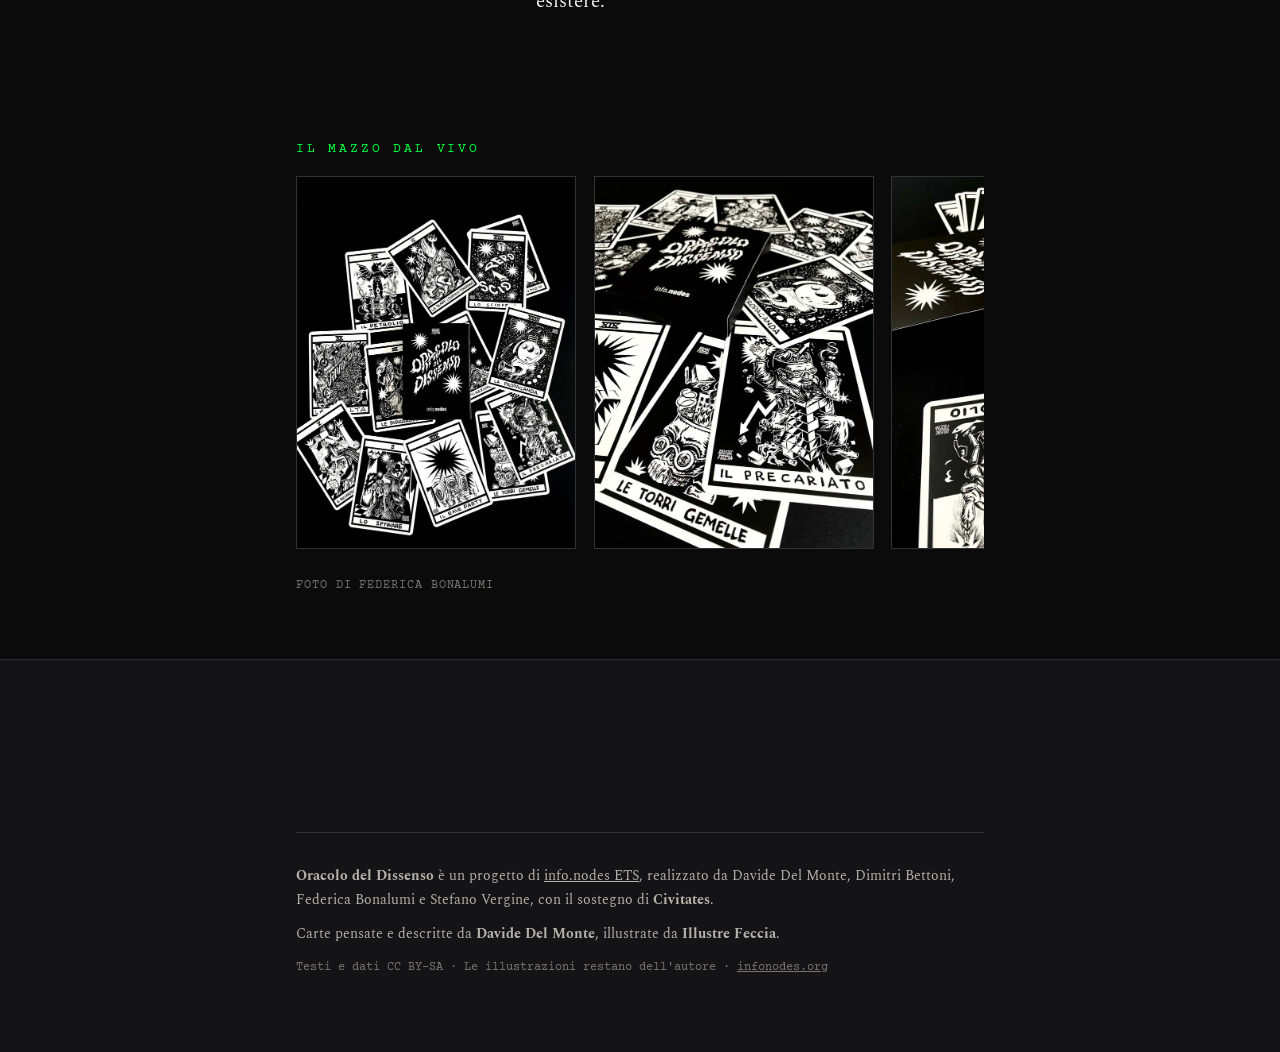
==== commit 63391ade: "Aggiorna il sito — 06/11/2026 10:40" ====
--- a/acquista.html
+++ b/acquista.html
@@ -13,7 +13,7 @@
 <link rel="preconnect" href="https://fonts.googleapis.com">
 <link rel="preconnect" href="https://fonts.gstatic.com" crossorigin>
 <link href="https://fonts.googleapis.com/css2?family=Archivo+Black&family=Spectral:ital,wght@0,400;0,600;1,400&family=Courier+Prime:ital,wght@0,400;0,700;1,400&display=swap" rel="stylesheet">
-<link rel="stylesheet" href="css/style.css?v=202611021131">
+<link rel="stylesheet" href="css/style.css?v=202611061040">
 </head>
 <body>
 
@@ -64,13 +64,16 @@
 
       <section class="acquista__blocco acquista__blocco--acquisto">
         <h2>Come si acquista</h2>
+        <p class="avviso">Siamo in ristampa: il mazzo è in <strong>preordine</strong>.
+          Paghi ora, mandiamo in stampa i nuovi mazzi il <strong>30 novembre</strong>
+          e li spediamo a partire dal <strong>15 dicembre</strong>.</p>
         <ul class="acquista__elenco">
           <li><strong>Direttamente da qui</strong> con PayPal.
             <div class="paypal">
               <p class="acquista__azioni">
-                <button type="button" class="btn" id="attiva-paypal" disabled aria-disabled="true">Sold out</button>
+                <button type="button" class="btn" id="attiva-paypal">Preordina il mazzo →</button>
               </p>
-              <div id="paypal-container-UXS4L95MUAH6A" hidden></div>
+              <div id="paypal-container-4XXDA5RYWFJYY" hidden></div>
             </div>
           </li>
           <li><strong>In una delle librerie che ospitano il progetto:</strong> stiamo
@@ -126,6 +129,6 @@
   </div>
 </footer>
 
-<script src="js/acquista.js?v=202611021131"></script>
+<script src="js/acquista.js?v=202611061040"></script>
 </body>
 </html>
--- a/css/style.css
+++ b/css/style.css
@@ -1312,6 +1312,34 @@
   .acquista__blocco--soldi    { order: 4; }
 }
 
+/* Riquadro d'avviso: una nota in evidenza (es. tempi del preordine), filo
+   verde a sinistra su fondo appena tinto. Usato su acquista.html e grazie.html. */
+.avviso {
+  margin: 0 0 1.4rem;
+  padding: 1rem 1.2rem;
+  border-left: 2px solid var(--verde);
+  background: var(--verde-op);
+  font-size: .98rem;
+  line-height: 1.6;
+}
+.avviso strong { color: var(--verde-2); }
+
+/* ============================================================
+   PAGINA «GRAZIE» — dove il pulsante PayPal riporta dopo il pagamento
+   ============================================================ */
+.grazie {
+  min-height: 100vh;
+  display: flex;
+  align-items: center;
+  padding: 7rem 0 4rem;
+}
+.grazie p { margin: 0 0 1.1rem; line-height: 1.65; }
+.grazie .lead { margin-bottom: 1.6rem; }
+.grazie__azioni { margin-top: 2rem; }
+@media (max-width: 760px) {
+  .grazie { padding-top: 5rem; min-height: 0; }   /* respiro per «← info.nodes» */
+}
+
 /* ============================================================
    5. MAZZO
    ============================================================ */
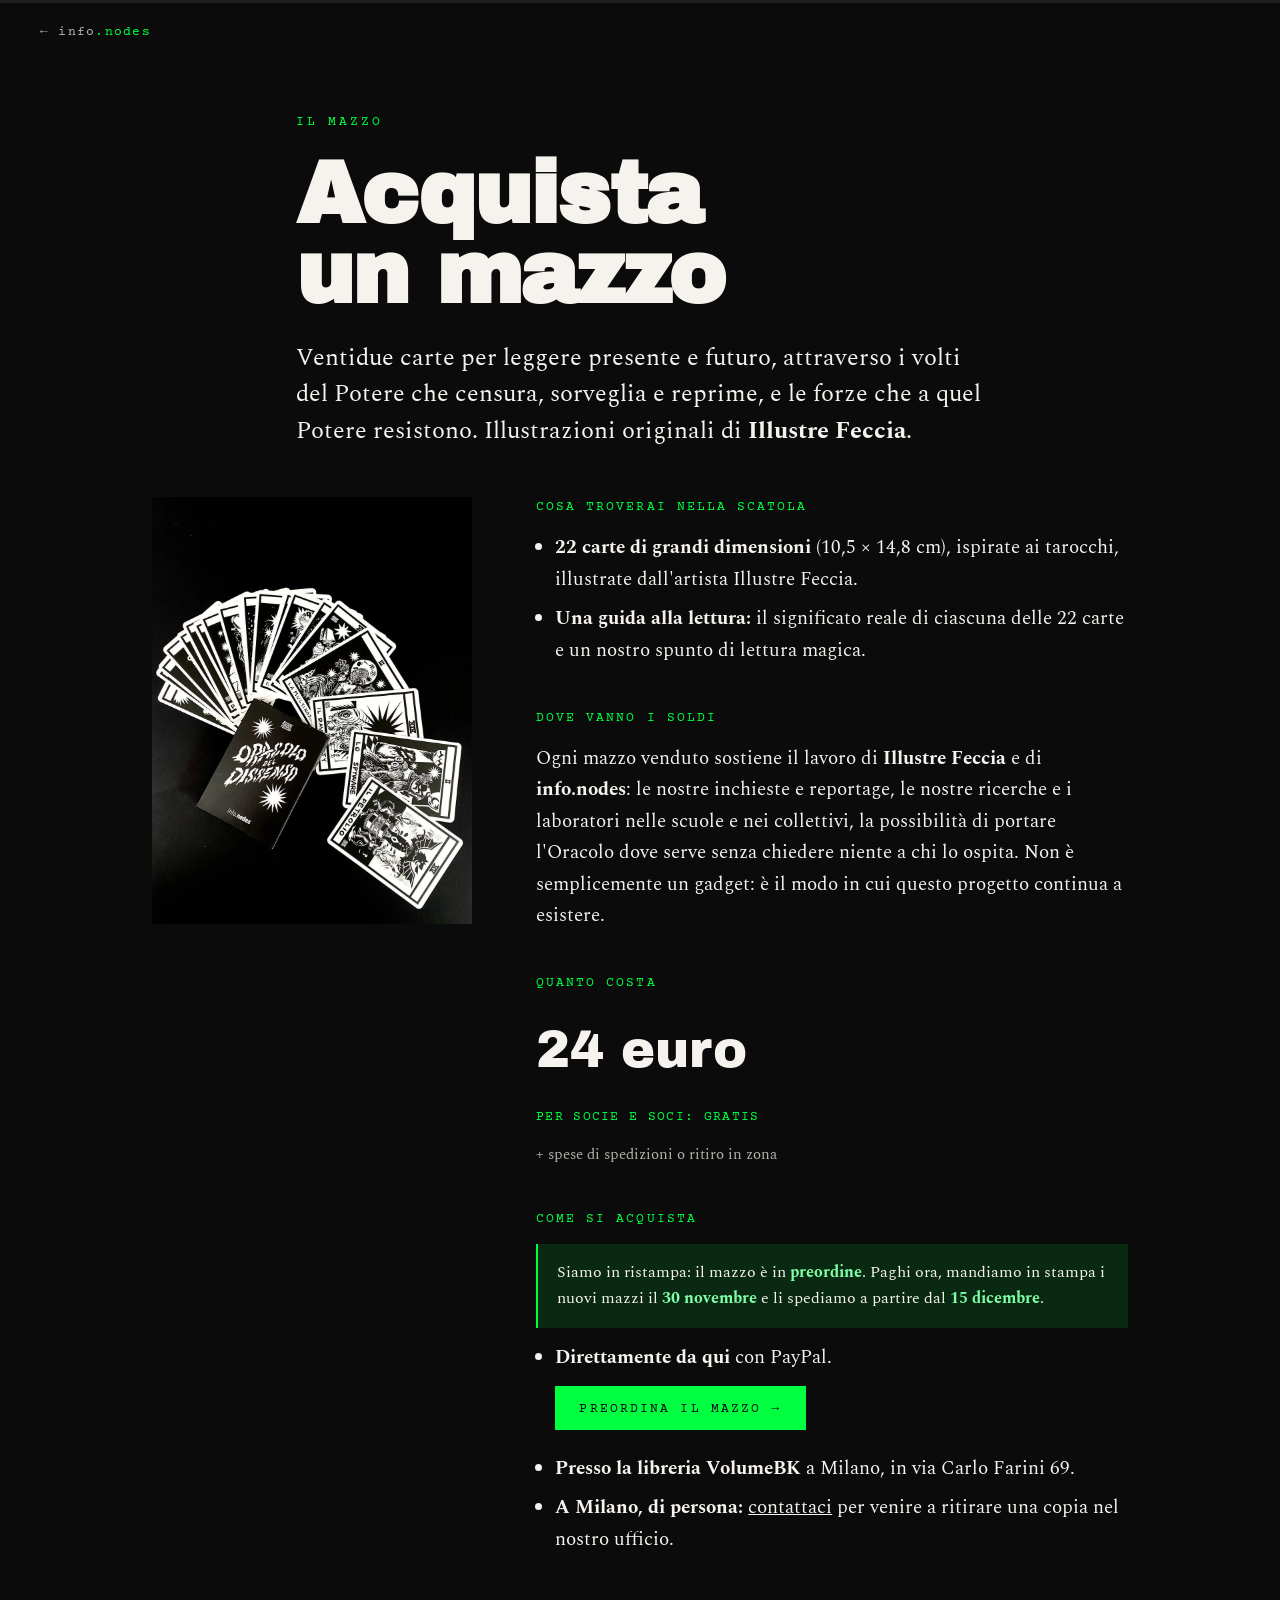
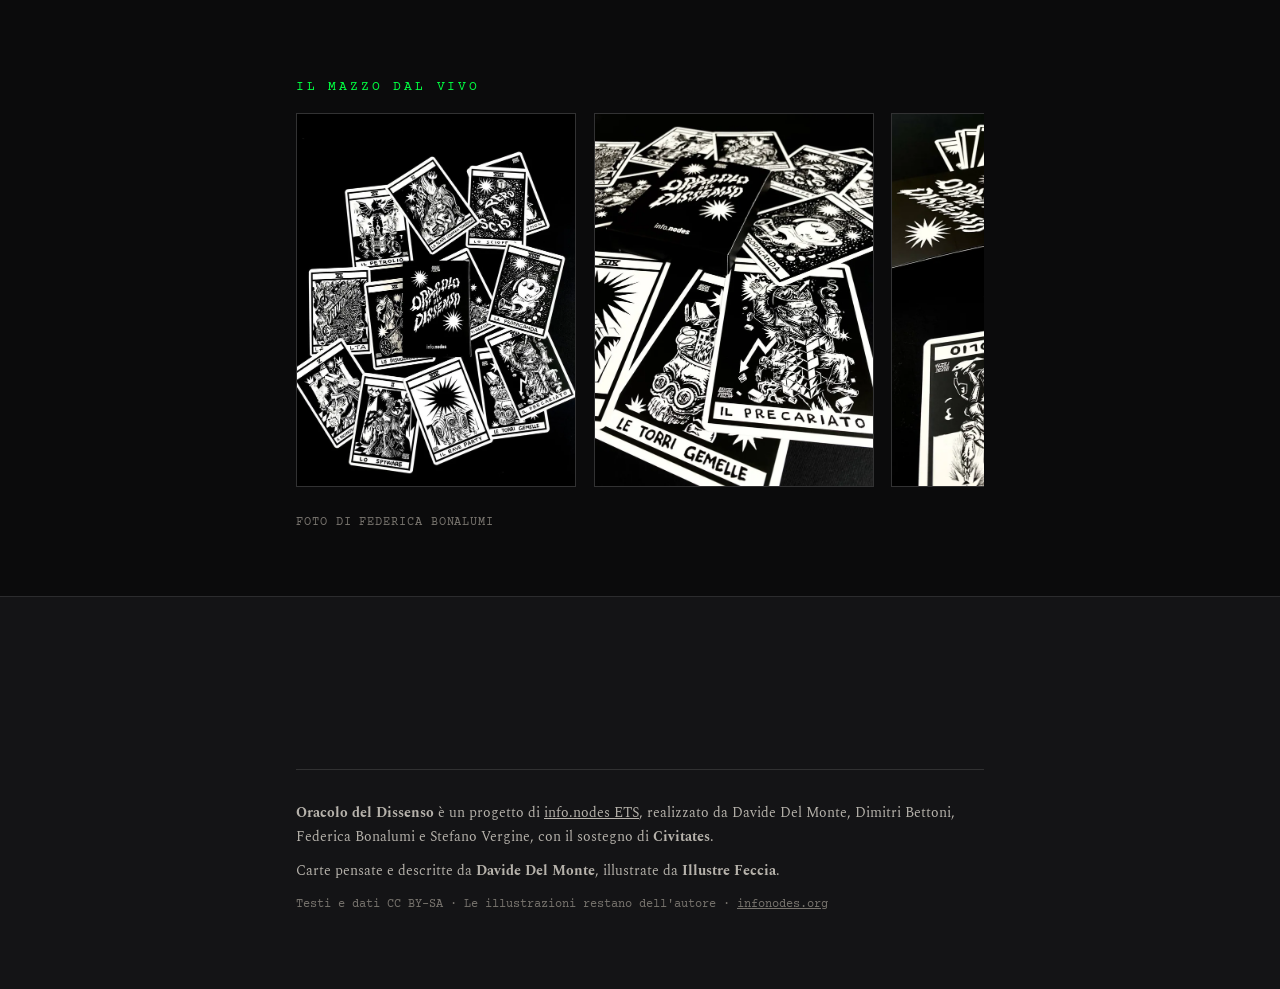
==== commit 23c45d36: "Aggiorna il sito — 06/11/2026 11:08" ====
--- a/acquista.html
+++ b/acquista.html
@@ -13,7 +13,7 @@
 <link rel="preconnect" href="https://fonts.googleapis.com">
 <link rel="preconnect" href="https://fonts.gstatic.com" crossorigin>
 <link href="https://fonts.googleapis.com/css2?family=Archivo+Black&family=Spectral:ital,wght@0,400;0,600;1,400&family=Courier+Prime:ital,wght@0,400;0,700;1,400&display=swap" rel="stylesheet">
-<link rel="stylesheet" href="css/style.css?v=202611061040">
+<link rel="stylesheet" href="css/style.css?v=202611061108">
 </head>
 <body>
 
@@ -50,16 +50,26 @@
         <ul class="acquista__elenco">
           <li><strong>22 carte di grandi dimensioni</strong> (10,5 × 14,8 cm), ispirate
             ai tarocchi, illustrate dall'artista Illustre Feccia.</li>
-          <li><strong>Il foglietto illustrativo</strong> con la descrizione delle 22
-            carte: cosa rappresentano e come possono essere lette.</li>
+          <li><strong>Una guida alla lettura:</strong> il significato reale di ciascuna
+            delle 22 carte e un nostro spunto di lettura magica.</li>
         </ul>
+      </section>
+
+      <section class="acquista__blocco acquista__blocco--soldi">
+        <h2>Dove vanno i soldi</h2>
+        <p>Ogni mazzo venduto sostiene il lavoro di <strong>Illustre Feccia</strong> e
+          di <strong>info.nodes</strong>: le nostre inchieste e reportage, le nostre
+          ricerche e i laboratori nelle scuole e nei collettivi, la possibilità di
+          portare l'Oracolo dove serve senza chiedere niente a chi lo ospita. Non è
+          semplicemente un gadget: è il modo in cui questo progetto continua a
+          esistere.</p>
       </section>
 
       <section class="acquista__blocco acquista__blocco--prezzo">
         <h2>Quanto costa</h2>
         <p class="acquista__prezzo">24 euro</p>
         <p class="acquista__soci">Per socie e soci: gratis</p>
-        <p class="acquista__nota">più eventuali spese di spedizione.</p>
+        <p class="acquista__nota">+ spese di spedizioni o ritiro in zona</p>
       </section>
 
       <section class="acquista__blocco acquista__blocco--acquisto">
@@ -76,24 +86,12 @@
               <div id="paypal-container-4XXDA5RYWFJYY" hidden></div>
             </div>
           </li>
-          <li><strong>In una delle librerie che ospitano il progetto:</strong> stiamo
-            costruendo l'elenco, che troverai qui.
-            <a href="mailto:comunicazione@infonodes.org?subject=C%27%C3%A8%20una%20libreria%20vicino%20a%20me%3F">Scrivici</a>
-            per sapere se ce n'è già una vicino a te.</li>
+          <li><strong>Presso la libreria VolumeBK</strong> a Milano, in via Carlo
+            Farini 69.</li>
           <li><strong>A Milano, di persona:</strong>
             <a href="mailto:comunicazione@infonodes.org?subject=Acquisto%20e%20ritiro%20Oracolo%20del%20Dissenso">contattaci</a>
             per venire a ritirare una copia nel nostro ufficio.</li>
         </ul>
-      </section>
-
-      <section class="acquista__blocco acquista__blocco--soldi">
-        <h2>Dove vanno i soldi</h2>
-        <p>Ogni mazzo venduto sostiene il lavoro di <strong>Illustre Feccia</strong> e
-          di <strong>info.nodes</strong>: le nostre inchieste e reportage, le nostre
-          ricerche e i laboratori nelle scuole e nei collettivi, la possibilità di
-          portare l'Oracolo dove serve senza chiedere niente a chi lo ospita. Non è
-          semplicemente un gadget: è il modo in cui questo progetto continua a
-          esistere.</p>
       </section>
 
     </div>
@@ -129,6 +127,6 @@
   </div>
 </footer>
 
-<script src="js/acquista.js?v=202611061040"></script>
+<script src="js/acquista.js?v=202611061108"></script>
 </body>
 </html>
--- a/css/style.css
+++ b/css/style.css
@@ -1290,26 +1290,24 @@
   pointer-events: none; font-size: .78rem;
 }
 
-/* Sul telefono la pagina serve a un'altra cosa: agli incontri si porge il
-   telefono a chi vuole il mazzo, e quella persona deve poter pagare senza
-   scorrere due schermate. Quindi prima il prezzo e il pagamento, poi il
-   racconto — e la carta si fa piu' piccola, perche' chi e' li' il mazzo ce
-   l'ha gia' davanti. Su schermo grande resta tutto com'era. */
+/* Sul telefono l'ordine dei blocchi è lo stesso dello schermo grande (scatola →
+   dove vanno i soldi → prezzo → come si acquista): il racconto prima, poi la
+   richiesta di soldi. Cambia solo la carta, che scende sotto il testo e si fa
+   più piccola, perché su un telefono quei 270 pixel di immagine allontanavano
+   il contenuto. */
 @media (max-width: 760px) {
   .acquista { padding-top: 4.2rem; }   /* lascia respiro a «← info.nodes» */
   .acquista__testata { margin-bottom: 1.5rem; }
   .acquista__griglia { grid-template-columns: 1fr; gap: 1.6rem; }
-  /* la carta scende sotto il testo: chi e' davanti a noi il mazzo ce l'ha in
-     mano, e quei 270 pixel di immagine allontanavano il tasto per pagare */
   .acquista__testo   { order: 1; display: flex; flex-direction: column; }
   .acquista__figura  {
     order: 2; position: static; max-width: 190px;
     margin-inline: auto; margin-top: 1rem;
   }
-  .acquista__blocco--prezzo   { order: 1; margin-bottom: 1.4rem; }
-  .acquista__blocco--acquisto { order: 2; }
-  .acquista__blocco--scatola  { order: 3; }
-  .acquista__blocco--soldi    { order: 4; }
+  .acquista__blocco--scatola  { order: 1; }
+  .acquista__blocco--soldi    { order: 2; }
+  .acquista__blocco--prezzo   { order: 3; margin-bottom: 1.4rem; }
+  .acquista__blocco--acquisto { order: 4; }
 }
 
 /* Riquadro d'avviso: una nota in evidenza (es. tempi del preordine), filo
